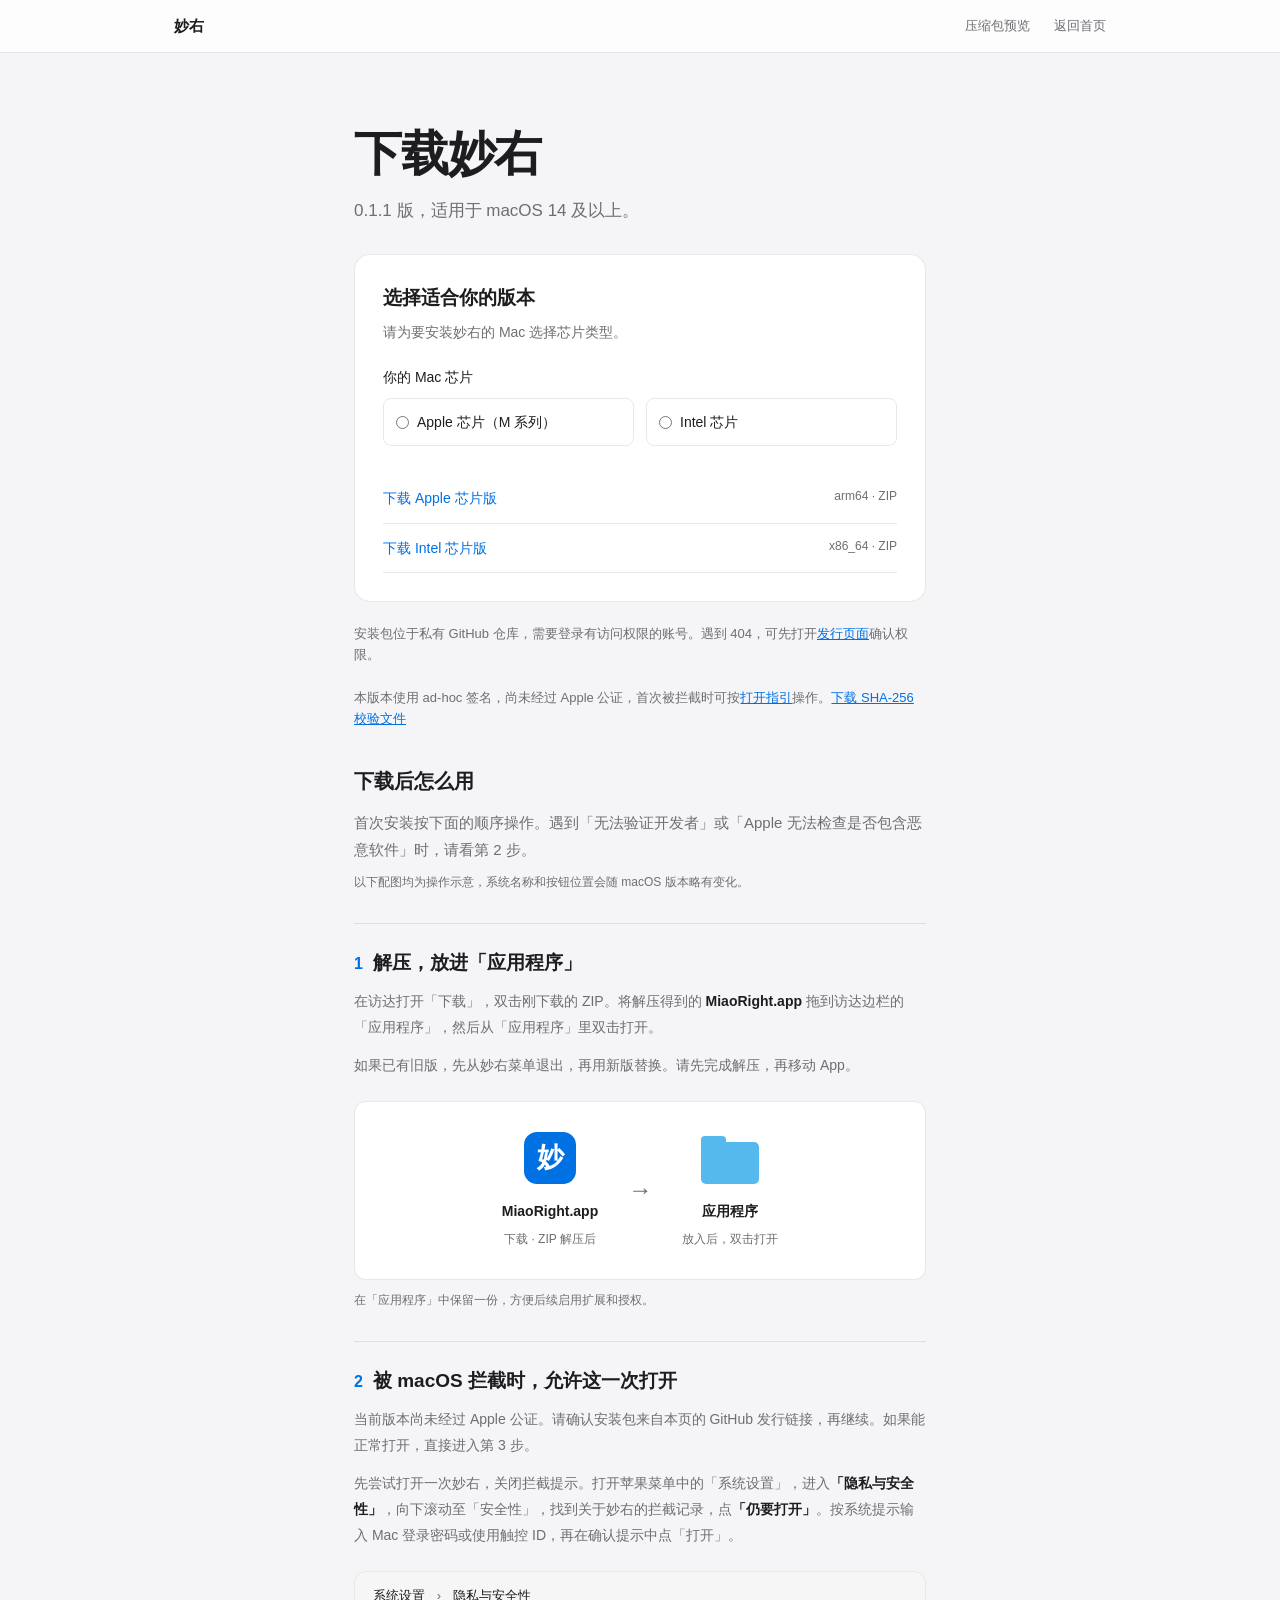
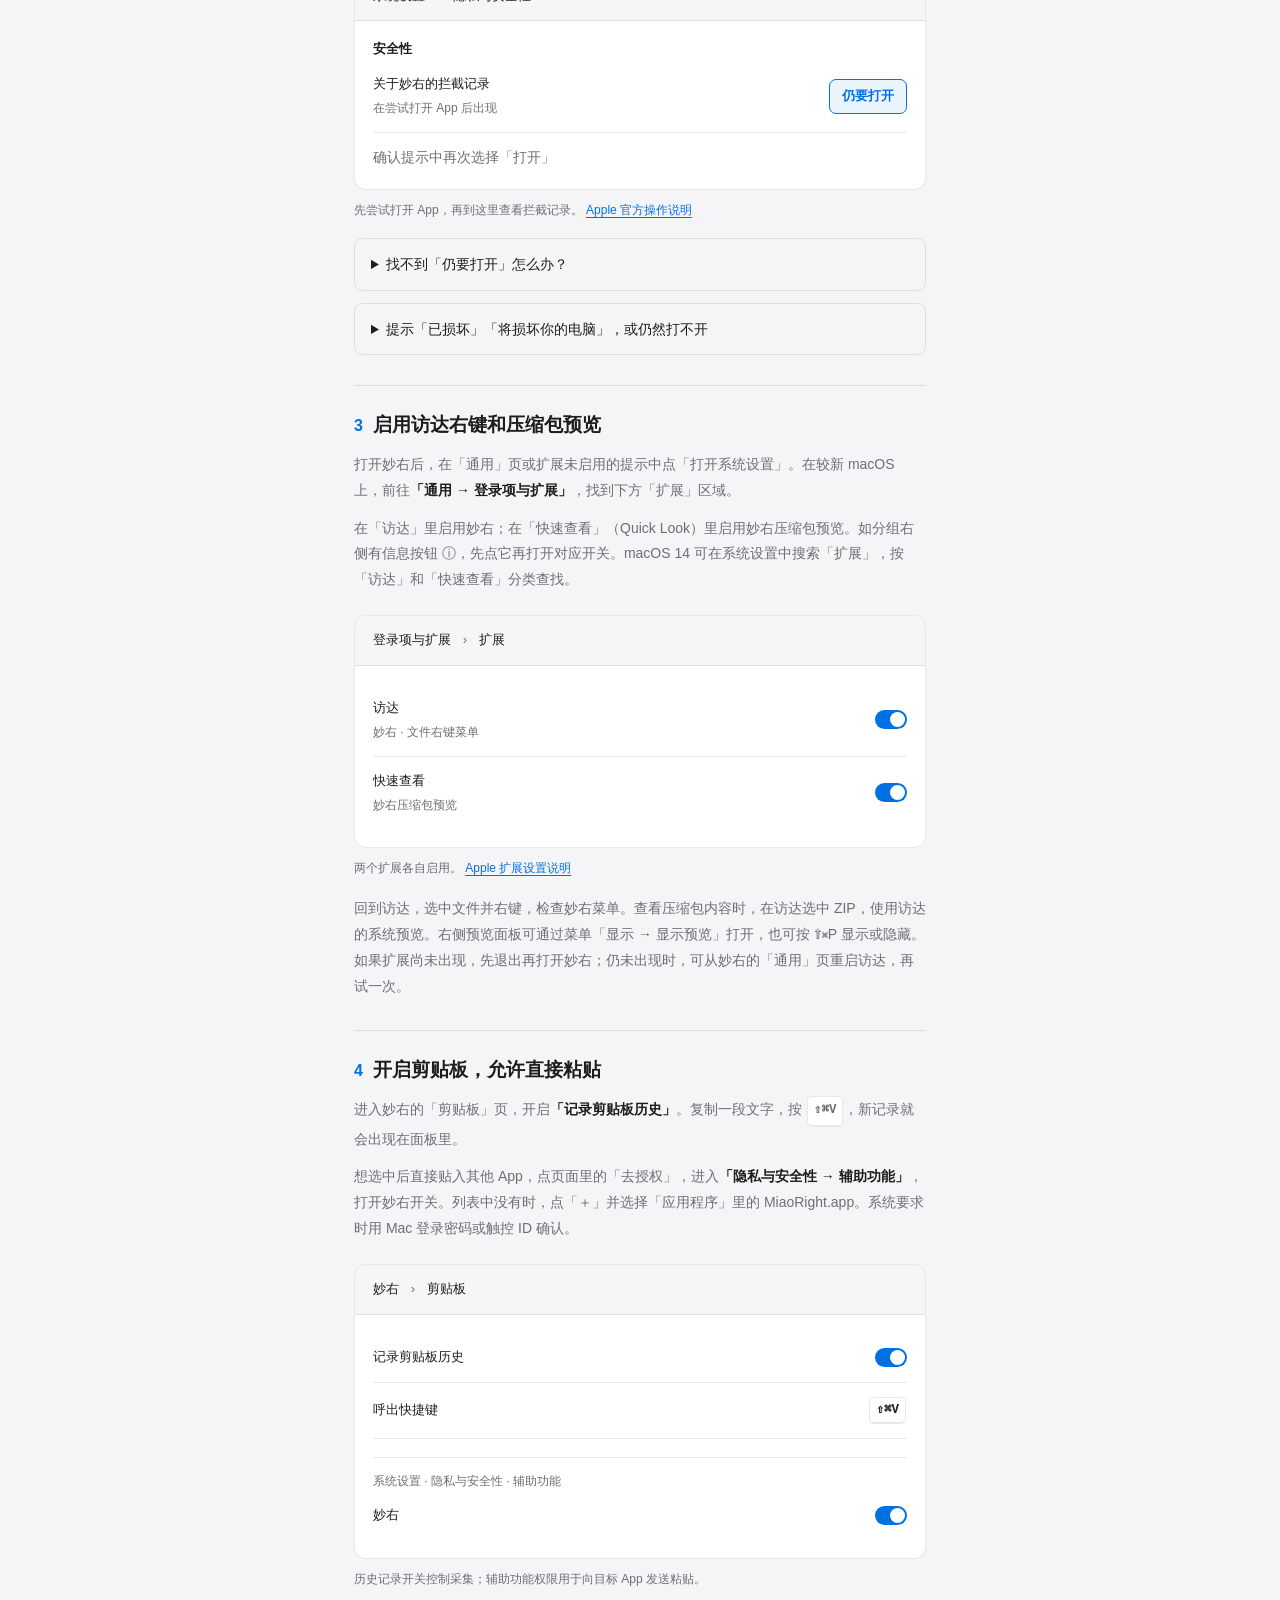
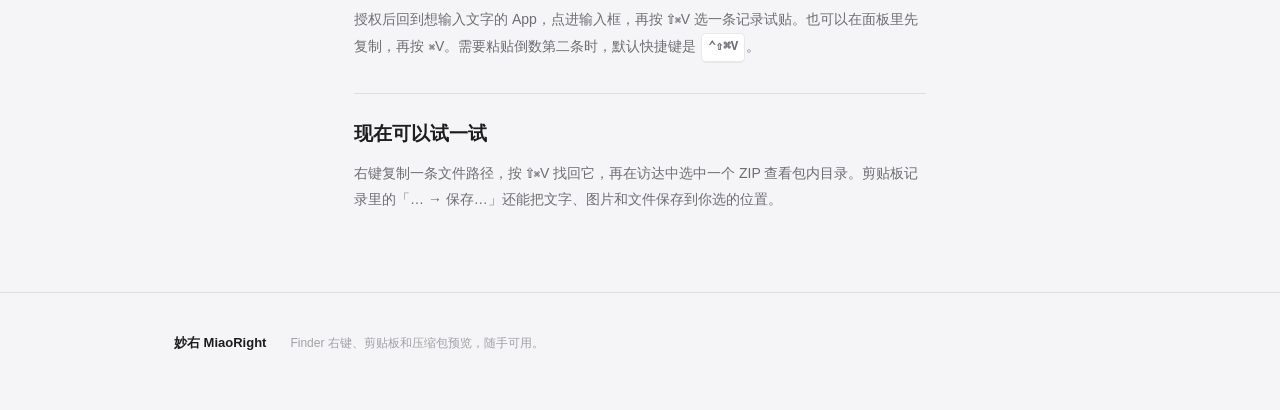
==== website/download.html @ 318ca263 "Update download site and refine Finder archive previews Add a standalone download page with architec" ====
<!DOCTYPE html>
<html lang="zh-CN">
<head>
  <meta charset="UTF-8">
  <meta name="viewport" content="width=device-width, initial-scale=1.0">
  <title>下载妙右 MiaoRight</title>
  <meta name="description" content="下载妙右 0.1.1，为你的 Mac 选择对应版本。">
  <link rel="stylesheet" href="style.css">
  <script src="download.js" defer></script>
</head>
<body>
  <header class="topbar">
    <div class="topbar-inner">
      <a class="wordmark" href="index.html">妙右</a>
      <nav aria-label="页面导航"><a href="index.html#archive">压缩包预览</a><a href="index.html">返回首页</a></nav>
    </div>
  </header>
  <main class="download-main">
    <h1>下载妙右</h1>
    <p class="download-sub">0.1.1 版，适用于 macOS 14 及以上。</p>
    <section class="download-box" aria-labelledby="chip-heading">
      <h2 id="chip-heading">选择适合你的版本</h2>
      <p id="detection-status" role="status" aria-live="polite">可在苹果菜单「关于本机」查看芯片，然后选择对应版本。</p>
      <fieldset class="chip-options">
        <legend>你的 Mac 芯片</legend>
        <label><input type="radio" name="architecture" value="arm64">Apple 芯片（M 系列）</label>
        <label><input type="radio" name="architecture" value="x86_64">Intel 芯片</label>
      </fieldset>
      <div class="download-primary" id="recommended-download" hidden>
        <a class="btn btn-primary" id="download-button">下载 ZIP</a>
      </div>
      <div class="download-links" aria-label="所有下载">
        <a data-arch="arm64" href="https://github.com/legjs/MiaoRight/releases/download/v0.1.1/MiaoRight-v0.1.1-arm64.zip"><span>下载 Apple 芯片版</span><small>arm64 · ZIP</small></a>
        <a data-arch="x86_64" href="https://github.com/legjs/MiaoRight/releases/download/v0.1.1/MiaoRight-v0.1.1-x86_64.zip"><span>下载 Intel 芯片版</span><small>x86_64 · ZIP</small></a>
      </div>
    </section>
    <p class="download-note">安装包位于私有 GitHub 仓库，需要登录有访问权限的账号。遇到 404，可先打开<a href="https://github.com/legjs/MiaoRight/releases/tag/v0.1.1" target="_blank" rel="noopener noreferrer">发行页面</a>确认权限。</p>
    <p class="download-note">本版本使用 ad-hoc 签名，尚未经过 Apple 公证，首次被拦截时可按<a href="#first-open">打开指引</a>操作。<a href="https://github.com/legjs/MiaoRight/releases/download/v0.1.1/SHA256SUMS">下载 SHA-256 校验文件</a></p>
    <section class="install-help" id="install" aria-labelledby="install-heading">
      <h2 id="install-heading">下载后怎么用</h2>
      <p class="guide-intro">首次安装按下面的顺序操作。遇到「无法验证开发者」或「Apple 无法检查是否包含恶意软件」时，请看第 2 步。</p>
      <p class="guide-caption">以下配图均为操作示意，系统名称和按钮位置会随 macOS 版本略有变化。</p>
      <ol class="install-steps">
        <li id="install-app">
          <h3>解压，放进「应用程序」</h3>
          <p>在访达打开「下载」，双击刚下载的 ZIP。将解压得到的 <strong>MiaoRight.app</strong> 拖到访达边栏的「应用程序」，然后从「应用程序」里双击打开。</p>
          <p>如果已有旧版，先从妙右菜单退出，再用新版替换。请先完成解压，再移动 App。</p>
          <figure class="guide-figure">
            <div class="install-transfer" role="img" aria-label="安装示意，将下载目录解压得到的 MiaoRight.app 拖入应用程序，再双击打开">
              <div><span class="guide-icon app-icon" aria-hidden="true">妙</span><strong>MiaoRight.app</strong><small>下载 · ZIP 解压后</small></div>
              <span class="transfer-arrow" aria-hidden="true">→</span>
              <div><span class="guide-icon folder-icon" aria-hidden="true"></span><strong>应用程序</strong><small>放入后，双击打开</small></div>
            </div>
            <figcaption>在「应用程序」中保留一份，方便后续启用扩展和授权。</figcaption>
          </figure>
        </li>
        <li id="first-open">
          <h3>被 macOS 拦截时，允许这一次打开</h3>
          <p>当前版本尚未经过 Apple 公证。请确认安装包来自本页的 GitHub 发行链接，再继续。如果能正常打开，直接进入第 3 步。</p>
          <p>先尝试打开一次妙右，关闭拦截提示。打开苹果菜单中的「系统设置」，进入<strong>「隐私与安全性」</strong>，向下滚动至「安全性」，找到关于妙右的拦截记录，点<strong>「仍要打开」</strong>。按系统提示输入 Mac 登录密码或使用触控 ID，再在确认提示中点「打开」。</p>
          <figure class="guide-figure">
            <div class="settings-diagram" role="img" aria-label="系统设置操作示意，进入隐私与安全性，在安全性区域找到妙右拦截记录，点击仍要打开">
              <div class="diagram-location">系统设置 <span>›</span> 隐私与安全性</div>
              <div class="diagram-content">
                <strong>安全性</strong>
                <div class="diagram-row"><span>关于妙右的拦截记录<small>在尝试打开 App 后出现</small></span><span class="diagram-action">仍要打开</span></div>
                <p>确认提示中再次选择「打开」</p>
              </div>
            </div>
            <figcaption>先尝试打开 App，再到这里查看拦截记录。 <a href="https://support.apple.com/zh-cn/102445" target="_blank" rel="noopener noreferrer">Apple 官方操作说明</a></figcaption>
          </figure>
          <details class="guide-detail">
            <summary>找不到「仍要打开」怎么办？</summary>
            <p>回到「应用程序」，再双击一次妙右，再返回「隐私与安全性」的「安全性」区域。也可以用系统设置的搜索框搜索「安全性」。公司或学校管理的 Mac 可能限制此项操作，需要联系管理员。</p>
          </details>
          <details class="guide-detail">
            <summary>提示「已损坏」「将损坏你的电脑」，或仍然打不开</summary>
            <p>如果提示 App 已损坏，先重新下载并解压。核对 ZIP 的 SHA-256 和发行页的校验文件，检查下载是否完整。若提示「将损坏你的电脑」或包含恶意软件，请停止安装，并向项目反馈完整提示。</p>
            <p>只在确认来源、ZIP 校验值一致，且没有恶意软件警告的情况下，才继续排查下载隔离标记。展开下面的说明。</p>
            <details class="guide-detail">
              <summary>校验文件和处理下载隔离标记</summary>
              <p>同时下载本页的 ZIP 和 <a href="https://github.com/legjs/MiaoRight/releases/download/v0.1.1/SHA256SUMS">SHA256SUMS</a>，在「文本编辑」中打开 SHA256SUMS。打开「应用程序 → 实用工具 → 终端」，运行下面的命令，将输出与相同 ZIP 文件名对应的校验值逐字对照。</p>
              <pre><code>cd ~/Downloads
shasum -a 256 MiaoRight-v0.1.1-*.zip</code></pre>
              <p>将 App 放入「应用程序」后，运行签名校验。终端没有输出并回到输入提示符时，表示这项校验成功。出现校验错误时，请重新下载，或向项目反馈。</p>
              <pre><code>codesign --verify --deep --strict "/Applications/MiaoRight.app"</code></pre>
              <p>两项校验都通过后，可用下面的命令移除<strong>这一份妙右 App</strong>的下载隔离标记，再尝试打开。此操作会让该副本跳过相应的下载隔离检查，请仅对你确认信任的副本使用。</p>
              <pre><code>xattr -dr com.apple.quarantine "/Applications/MiaoRight.app"
open "/Applications/MiaoRight.app"</code></pre>
              <p>如果命令提示权限不足或操作不允许，请到<a href="https://github.com/legjs/MiaoRight/issues" target="_blank" rel="noopener noreferrer">项目问题页面</a>反馈系统版本和完整提示。</p>
            </details>
          </details>
        </li>
        <li id="enable-extensions">
          <h3>启用访达右键和压缩包预览</h3>
          <p>打开妙右后，在「通用」页或扩展未启用的提示中点「打开系统设置」。在较新 macOS 上，前往<strong>「通用 → 登录项与扩展」</strong>，找到下方「扩展」区域。</p>
          <p>在「访达」里启用妙右；在「快速查看」（Quick Look）里启用妙右压缩包预览。如分组右侧有信息按钮 ⓘ，先点它再打开对应开关。macOS 14 可在系统设置中搜索「扩展」，按「访达」和「快速查看」分类查找。</p>
          <figure class="guide-figure">
            <div class="settings-diagram" role="img" aria-label="扩展设置示意，在访达分类中开启妙右，在快速查看分类中开启妙右压缩包预览">
              <div class="diagram-location">登录项与扩展 <span>›</span> 扩展</div>
              <div class="diagram-content">
                <div class="diagram-row"><span>访达<small>妙右 · 文件右键菜单</small></span><span class="diagram-switch" aria-hidden="true"></span><span class="sr-only">已开启</span></div>
                <div class="diagram-row"><span>快速查看<small>妙右压缩包预览</small></span><span class="diagram-switch" aria-hidden="true"></span><span class="sr-only">已开启</span></div>
              </div>
            </div>
            <figcaption>两个扩展各自启用。 <a href="https://support.apple.com/zh-cn/guide/mac-help/mtusr003/mac" target="_blank" rel="noopener noreferrer">Apple 扩展设置说明</a></figcaption>
          </figure>
          <p>回到访达，选中文件并右键，检查妙右菜单。查看压缩包内容时，在访达选中 ZIP，使用访达的系统预览。右侧预览面板可通过菜单「显示 → 显示预览」打开，也可按 ⇧⌘P 显示或隐藏。如果扩展尚未出现，先退出再打开妙右；仍未出现时，可从妙右的「通用」页重启访达，再试一次。</p>
        </li>
        <li id="enable-clipboard">
          <h3>开启剪贴板，允许直接粘贴</h3>
          <p>进入妙右的「剪贴板」页，开启<strong>「记录剪贴板历史」</strong>。复制一段文字，按 <kbd class="kbd">⇧⌘V</kbd>，新记录就会出现在面板里。</p>
          <p>想选中后直接贴入其他 App，点页面里的「去授权」，进入<strong>「隐私与安全性 → 辅助功能」</strong>，打开妙右开关。列表中没有时，点「＋」并选择「应用程序」里的 MiaoRight.app。系统要求时用 Mac 登录密码或触控 ID 确认。</p>
          <figure class="guide-figure">
            <div class="settings-diagram" role="img" aria-label="剪贴板设置示意，开启记录剪贴板历史，呼出快捷键为 Shift Command V；辅助功能设置中启用妙右">
              <div class="diagram-location">妙右 <span>›</span> 剪贴板</div>
              <div class="diagram-content">
                <div class="diagram-row"><span>记录剪贴板历史</span><span class="diagram-switch" aria-hidden="true"></span><span class="sr-only">已开启</span></div>
                <div class="diagram-row"><span>呼出快捷键</span><kbd class="kbd">⇧⌘V</kbd></div>
                <div class="permission-path">系统设置 · 隐私与安全性 · 辅助功能<div class="diagram-row"><span>妙右</span><span class="diagram-switch" aria-hidden="true"></span><span class="sr-only">已开启</span></div></div>
              </div>
            </div>
            <figcaption>历史记录开关控制采集；辅助功能权限用于向目标 App 发送粘贴。</figcaption>
          </figure>
          <p>授权后回到想输入文字的 App，点进输入框，再按 ⇧⌘V 选一条记录试贴。也可以在面板里先复制，再按 ⌘V。需要粘贴倒数第二条时，默认快捷键是 <kbd class="kbd">⌃⇧⌘V</kbd>。</p>
        </li>
      </ol>
      <div class="guide-ready">
        <h3>现在可以试一试</h3>
        <p>右键复制一条文件路径，按 ⇧⌘V 找回它，再在访达中选中一个 ZIP 查看包内目录。剪贴板记录里的「… → 保存…」还能把文字、图片和文件保存到你选的位置。</p>
      </div>
    </section>
  </main>
  <footer><div class="wrap"><a class="mark" href="index.html">妙右 MiaoRight</a><p class="fine">Finder 右键、剪贴板和压缩包预览，随手可用。</p></div></footer>
</body>
</html>
---- website/style.css ----
:root {
  --bg: #f5f5f7;
  --surface: #ffffff;
  --ink: #1d1d1f;
  --ink-2: #6e6e73;
  --ink-3: #a1a1a6;
  --blue: #0071e3;
  --blue-deep: #0062c4;
  --hairline: rgba(0, 0, 0, 0.09);
  --glass: rgba(255, 255, 255, 0.78);
  --glass-menu: rgba(250, 250, 250, 0.82);
  --shadow-window: 0 30px 80px rgba(0, 0, 0, 0.18), 0 4px 18px rgba(0, 0, 0, 0.08);
  --shadow-menu: 0 18px 44px rgba(0, 0, 0, 0.22), 0 2px 10px rgba(0, 0, 0, 0.10);
  --radius-window: 12px;
  --row-height: 34px;
}
@media (prefers-color-scheme: dark) {
  :root {
    --bg: #000000;
    --surface: #1d1d1f;
    --ink: #f5f5f7;
    --ink-2: #a1a1a6;
    --ink-3: #6e6e73;
    --hairline: rgba(255, 255, 255, 0.12);
    --glass: rgba(29, 29, 31, 0.72);
    --glass-menu: rgba(40, 40, 43, 0.86);
    --shadow-window: 0 30px 80px rgba(0, 0, 0, 0.65), 0 4px 18px rgba(0, 0, 0, 0.4);
    --shadow-menu: 0 18px 44px rgba(0, 0, 0, 0.7), 0 2px 10px rgba(0, 0, 0, 0.5);
  }
}
* { margin: 0; padding: 0; box-sizing: border-box; }
html { scroll-behavior: smooth; }
section[id] { scroll-margin-top: 52px; }
body {
  font-family: -apple-system, BlinkMacSystemFont, "SF Pro SC", "PingFang SC", "Helvetica Neue", sans-serif;
  background: var(--bg);
  color: var(--ink);
  font-size: 17px;
  line-height: 1.6;
  -webkit-font-smoothing: antialiased;
  text-rendering: optimizeLegibility;
}
::selection { background: rgba(0, 113, 227, 0.22); }
a { color: inherit; text-decoration: none; }
a:focus-visible, button:focus-visible { outline: 2px solid var(--blue); outline-offset: 3px; border-radius: 4px; }
.wrap { max-width: 980px; margin: 0 auto; padding: 0 24px; }

/* ---------- 顶部 ---------- */
.topbar {
  position: sticky; top: 0; z-index: 50;
  background: var(--glass);
  -webkit-backdrop-filter: saturate(180%) blur(20px);
  backdrop-filter: saturate(180%) blur(20px);
  border-bottom: 1px solid var(--hairline);
}
.topbar-inner {
  max-width: 980px; margin: 0 auto; padding: 0 24px;
  height: 52px; display: flex; align-items: center; gap: 28px;
}
.wordmark { display: flex; align-items: center; gap: 9px; font-size: 15px; font-weight: 600; letter-spacing: 0.01em; }
.wordmark svg { display: block; }
.topbar nav { display: flex; gap: 24px; margin-left: auto; }
.topbar nav a { font-size: 13px; color: var(--ink-2); transition: color .18s; }
.topbar nav a:hover { color: var(--ink); }
.topbar .version { font-size: 12px; color: var(--ink-3); }
.wordmark { white-space: nowrap; }
.topbar nav a { white-space: nowrap; }
@media (max-width: 720px) {
  .topbar-inner { gap: 16px; }
  .topbar nav { gap: 16px; margin-left: auto; }
  .topbar .version { display: none; }
}

/* ---------- 英雄区 ---------- */
.hero { padding: 88px 0 72px; text-align: center; }
.hero h1 {
  font-size: clamp(38px, 6vw, 60px);
  line-height: 1.14;
  font-weight: 700;
  letter-spacing: -0.02em;
}
.hero .sub {
  max-width: 560px; margin: 20px auto 0;
  font-size: 19px; color: var(--ink-2); line-height: 1.55;
}
.hero .actions { margin-top: 30px; display: flex; gap: 14px; justify-content: center; flex-wrap: wrap; }
.btn {
  display: inline-block; padding: 11px 24px; border-radius: 980px;
  font-size: 15px; font-weight: 500; border: none; cursor: pointer;
  transition: transform .18s, background .18s;
}
.btn-primary { background: var(--blue); color: #fff; }
.btn-primary:hover { background: var(--blue-deep); }
.btn-quiet { color: var(--blue); background: transparent; }
.btn-quiet:hover { text-decoration: underline; }
.btn:active { transform: scale(0.98); }

/* ---------- 窗口与菜单原型 ---------- */
.stage { position: relative; max-width: 820px; margin: 64px auto 0; text-align: left; }
.finder {
  background: var(--surface);
  border: 1px solid var(--hairline);
  border-radius: var(--radius-window);
  box-shadow: var(--shadow-window);
  overflow: hidden;
}
.traffic { display: flex; gap: 8px; padding: 13px 16px 10px; }
.traffic i { width: 12px; height: 12px; border-radius: 50%; display: block; }
.traffic i:nth-child(1) { background: #ff5f57; }
.traffic i:nth-child(2) { background: #febc2e; }
.traffic i:nth-child(3) { background: #28c840; }
.finder-body { padding: 6px 26px 18px; }
.finder-path { font-size: 12px; color: var(--ink-3); padding: 2px 0 10px; border-bottom: 1px solid var(--hairline); }
.file-row {
  display: flex; align-items: center; gap: 12px;
  height: var(--row-height); font-size: 14px;
}
.file-row .meta { margin-left: auto; font-size: 12px; color: var(--ink-3); }
.file-row.selected {
  background: var(--blue); color: #fff; border-radius: 6px;
  padding: 0 10px; margin: 0 -10px;
}
.file-row.selected .meta { color: rgba(255,255,255,0.75); }
.file-row .glyph { width: 18px; height: 18px; display: block; color: #4a9aff; flex: none; }
.file-row.selected .glyph { color: #fff; }
.file-row:not(.selected) { padding: 0 10px; margin: 0 -10px; }

.ctxmenu {
  position: absolute; left: 27%; top: 44%;
  width: 264px;
  background: var(--glass-menu);
  -webkit-backdrop-filter: saturate(180%) blur(28px);
  backdrop-filter: saturate(180%) blur(28px);
  border: 1px solid var(--hairline);
  border-radius: 10px;
  box-shadow: var(--shadow-menu);
  padding: 5px;
  z-index: 10;
}
.ctxmenu .item {
  display: flex; align-items: center; gap: 10px;
  height: 36px; padding: 0 10px; border-radius: 6px;
  font-size: 13.5px; font-weight: 400;
}
.ctxmenu .item svg { width: 16px; height: 16px; flex: none; color: var(--ink-2); }
.ctxmenu .item.hot { background: var(--blue); color: #fff; }
.ctxmenu .item.hot svg { color: #fff; }
.ctxmenu .item .chev { margin-left: auto; color: var(--ink-3); font-size: 11px; }
.ctxmenu .item.hot .chev { color: rgba(255,255,255,0.8); }
.ctxmenu .sep { height: 1px; background: var(--hairline); margin: 5px 8px; }
@media (prefers-reduced-motion: no-preference) {
  .ctxmenu .item, .ctxmenu .sep {
    opacity: 0; transform: translateY(6px);
    animation: cascade .34s ease-out forwards;
  }
  .ctxmenu .item:nth-child(1) { animation-delay: .10s; }
  .ctxmenu .item:nth-child(2) { animation-delay: .16s; }
  .ctxmenu .item:nth-child(3) { animation-delay: .22s; }
  .ctxmenu .item:nth-child(4) { animation-delay: .28s; }
  .ctxmenu .sep:nth-child(5) { animation-delay: .32s; }
  .ctxmenu .item:nth-child(6) { animation-delay: .34s; }
  .ctxmenu .item:nth-child(7) { animation-delay: .40s; }
  .ctxmenu .item:nth-child(8) { animation-delay: .46s; }
  .ctxmenu .item:nth-child(9) { animation-delay: .52s; }
  @keyframes cascade { to { opacity: 1; transform: none; } }
}
@media (max-width: 640px) {
  .ctxmenu { left: auto; right: 6%; top: 40%; }
}

/* ---------- 分段 ---------- */
section.feature { padding: 96px 0; text-align: center; border-top: 1px solid var(--hairline); }
section.feature h2 {
  font-size: clamp(30px, 4.4vw, 44px);
  font-weight: 700; letter-spacing: -0.018em; line-height: 1.18;
}
section.feature .lede {
  max-width: 600px; margin: 16px auto 0;
  font-size: 18px; color: var(--ink-2); line-height: 1.6;
}
.mock { margin: 48px auto 0; }
.kbd {
  display: inline-block; min-width: 22px; padding: 2px 6px; margin: 0 1px;
  border: 1px solid var(--hairline); border-bottom-width: 2px; border-radius: 5px;
  background: var(--surface); font-size: 12.5px; font-weight: 600;
  text-align: center; vertical-align: 1px;
}

/* 剪贴板面板 */
.clipboard-panel {
  width: 320px; margin: 0 auto; text-align: left;
  background: var(--glass-menu);
  -webkit-backdrop-filter: saturate(180%) blur(28px);
  backdrop-filter: saturate(180%) blur(28px);
  border: 1px solid var(--hairline);
  border-radius: 14px;
  box-shadow: var(--shadow-window);
  padding: 12px;
}
.clip-search { display: flex; align-items: center; gap: 8px; }
.clip-search input {
  width: 100%; height: 30px; border: 1px solid var(--hairline); border-radius: 7px;
  background: var(--surface); color: var(--ink); font-size: 13px; padding: 0 10px;
}
.clip-seg { display: flex; margin-top: 9px; border-radius: 7px; overflow: hidden; border: 1px solid var(--hairline); }
.clip-seg span { flex: 1; text-align: center; font-size: 12px; padding: 5px 0; color: var(--ink-2); }
.clip-seg span.on { background: var(--ink); color: var(--bg); }
.clip-row {
  display: flex; align-items: flex-start; gap: 9px;
  padding: 9px 8px; border-radius: 8px; margin-top: 4px;
}
.clip-row.focus { background: var(--blue); color: #fff; }
.clip-key {
  width: 22px; height: 20px; flex: none; margin-top: 1px;
  display: flex; align-items: center; justify-content: center;
  border: 1px solid var(--hairline); border-radius: 4px;
  font-size: 11px; color: var(--ink-2); background: var(--surface);
}
.clip-row.focus .clip-key { background: rgba(255,255,255,0.2); border-color: rgba(255,255,255,0.35); color: #fff; }
.clip-text { font-size: 13px; line-height: 1.35; overflow: hidden; }
.clip-text .main { display: block; white-space: nowrap; overflow: hidden; text-overflow: ellipsis; }
.clip-text .sub { display: block; font-size: 11px; color: var(--ink-3); margin-top: 2px; }
.clip-row.focus .clip-text .sub { color: rgba(255,255,255,0.72); }
.clip-star { margin-left: auto; flex: none; width: 15px; height: 15px; color: #f5b400; margin-top: 2px; }
.clip-hint { text-align: center; font-size: 11.5px; color: var(--ink-3); margin-top: 10px; }

/* 保险箱窗口 */
.vault-win { max-width: 640px; margin: 0 auto; text-align: left; }
.vault-tabs { display: flex; justify-content: center; padding: 4px 0 10px; }
.vault-tabs .caps {
  display: flex; gap: 2px; padding: 3px; border-radius: 980px;
  background: color-mix(in srgb, var(--ink) 6%, transparent);
}
.vault-tabs .caps span { font-size: 12px; padding: 6px 14px; border-radius: 980px; color: var(--ink-2); }
.vault-tabs .caps span.on { background: var(--surface); color: var(--ink); box-shadow: 0 1px 4px rgba(0,0,0,0.14); }
.vault-body { padding: 4px 26px 20px; }
.vault-head { display: flex; align-items: center; padding: 10px 0; }
.vault-head .state { font-size: 14px; font-weight: 600; }
.vault-head .state small { display: block; font-size: 11.5px; font-weight: 400; color: var(--ink-2); margin-top: 2px; }
.vault-head button {
  margin-left: auto; font-size: 12.5px; padding: 5px 16px;
  border-radius: 980px; border: 1px solid var(--hairline);
  background: var(--surface); color: var(--ink);
}
.vault-row {
  display: flex; align-items: center; gap: 10px;
  padding: 9px 4px; border-top: 1px solid var(--hairline); font-size: 13px;
}
.vault-row .glyph { width: 16px; height: 16px; color: var(--ink-3); flex: none; }
.vault-row .meta { margin-left: auto; font-size: 11px; color: var(--ink-3); }
.vault-row .op { font-size: 11.5px; color: var(--blue); }

/* 日常文件操作清单 */
.task-list { max-width: 640px; margin: 0 auto; text-align: left; border-top: 1px solid var(--hairline); }
.task {
  display: flex; align-items: baseline; gap: 16px;
  padding: 16px 4px; border-bottom: 1px solid var(--hairline);
}
.task b { font-size: 16px; font-weight: 600; white-space: nowrap; }
.task span { font-size: 14px; color: var(--ink-2); }

/* 脚注 */
.spec { padding: 56px 0; text-align: center; border-top: 1px solid var(--hairline); }
.spec p { font-size: 15px; color: var(--ink-2); }
footer { padding: 40px 0 56px; border-top: 1px solid var(--hairline); }
footer .wrap { display: flex; align-items: flex-start; gap: 24px; flex-wrap: wrap; }
footer .fine { font-size: 12px; color: var(--ink-3); line-height: 1.7; max-width: 560px; }
footer .mark { font-size: 13px; font-weight: 600; }

/* Downloads and archive preview */
.topbar nav .download-nav { color: var(--blue); font-weight: 600; }
.archive-demo { max-width: 820px; margin: 44px auto 0; text-align: left; }
.archive-location { display: flex; align-items: center; gap: 12px; padding: 18px 22px; border-bottom: 1px solid var(--hairline); font-size: 14px; }
.archive-location span { color: var(--ink-2); }
.archive-location strong { margin-right: auto; font-weight: 500; }
.archive-demo img { display: block; width: 100%; height: auto; }
.archive-demo figcaption { padding: 14px 22px; color: var(--ink-2); font-size: 12px; }
.archive-finder-body { display: grid; grid-template-columns: minmax(0, 1fr) minmax(0, 1.3fr); }
.archive-file-list { padding: 12px; border-right: 1px solid var(--hairline); font-size: 13px; }
.archive-file-list > div { padding: 8px 10px; border-radius: 5px; overflow-wrap: anywhere; }
.archive-file-selected { background: var(--blue); color: #fff; }
.archive-preview-pane { min-width: 0; background: #fff; }
.download-main { max-width: 620px; margin: 0 auto; padding: 72px 24px 80px; }
.download-main h1 { font-size: clamp(36px, 6vw, 48px); line-height: 1.2; letter-spacing: -.025em; }
.download-sub { margin: 14px 0 30px; color: var(--ink-2); }
.download-box { padding: 28px; border: 1px solid var(--hairline); border-radius: 16px; background: var(--surface); }
.download-box h2 { font-size: 19px; margin-bottom: 8px; }
.download-box p { font-size: 14px; color: var(--ink-2); }
.chip-options { display: flex; gap: 12px; margin: 22px 0; border: 0; padding: 0; }
.chip-options legend { font-size: 14px; margin-bottom: 10px; }
.chip-options label { display: flex; align-items: center; gap: 8px; flex: 1; padding: 12px; border-radius: 8px; border: 1px solid var(--hairline); font-size: 14px; cursor: pointer; }
.chip-options label:has(input:checked) { border-color: var(--blue); background: color-mix(in srgb, var(--blue) 7%, transparent); }
input[type=radio] { accent-color: var(--blue); }
input:focus-visible { outline: 2px solid var(--blue); outline-offset: 3px; }
.download-primary { margin-top: 16px; }
.download-links { margin-top: 28px; }
.download-links a { display: flex; justify-content: space-between; gap: 16px; padding: 13px 0; border-bottom: 1px solid var(--hairline); font-size: 14px; color: var(--blue); }
.download-links small { color: var(--ink-2); font-size: 12px; }
.download-note { margin-top: 22px; font-size: 13px; color: var(--ink-2); }
.download-note a { color: var(--blue); text-decoration: underline; }
.install-help { margin-top: 36px; }
.install-help h2 { font-size: 20px; margin-bottom: 12px; }
.install-help ol { padding-left: 22px; font-size: 14px; color: var(--ink-2); }
.install-help li { margin: 10px 0; }
[hidden] { display: none !important; }
@media (max-width: 640px) {
  .hero { padding: 54px 20px 180px; }
  .topbar-inner { gap: 12px; }
  .topbar nav { gap: 12px; }
  .topbar nav a { font-size: 12px; }
  .topbar nav .vault-nav { display: none; }
  .task { align-items: flex-start; flex-direction: column; gap: 6px; }
  .vault-tabs .caps span { padding: 6px 9px; }
  .download-box { padding: 22px; }
  .chip-options { flex-direction: column; }
  .archive-location { padding: 14px; }
}
@media (prefers-reduced-motion: reduce) { html { scroll-behavior: auto; } }

/* First-run guide */
.guide-intro { color: var(--ink-2); font-size: 15px; line-height: 1.8; }
.guide-caption { margin-top: 10px; color: var(--ink-2); font-size: 12px; }
.install-help .install-steps { list-style: none; counter-reset: install; padding: 0; color: var(--ink); }
.install-steps > li { counter-increment: install; position: relative; border-top: 1px solid var(--hairline); margin: 30px 0 0; padding-top: 25px; scroll-margin-top: 72px; }
.install-steps > li > h3 { font-size: 19px; display: flex; align-items: baseline; gap: 10px; margin-bottom: 12px; line-height: 1.5; }
.install-steps > li > h3::before { content: counter(install); color: var(--blue); font-size: 16px; flex: none; }
.install-steps p { font-size: 14px; color: var(--ink-2); line-height: 1.85; margin-top: 12px; }
.install-steps strong { font-weight: 600; color: var(--ink); }
.install-help a { color: var(--blue); text-decoration: underline; text-underline-offset: 3px; }
.guide-figure { margin: 22px 0 18px; }
.guide-figure figcaption { margin-top: 10px; font-size: 12px; color: var(--ink-2); line-height: 1.7; }
.install-transfer { display: flex; justify-content: center; align-items: center; gap: 30px; background: var(--surface); border: 1px solid var(--hairline); border-radius: 12px; padding: 30px 16px; }
.install-transfer > div { display: flex; flex-direction: column; align-items: center; gap: 8px; }
.install-transfer strong { font-size: 14px; }
.install-transfer small { font-size: 12px; color: var(--ink-2); }
.guide-icon { display: grid; place-items: center; width: 52px; height: 52px; margin-bottom: 8px; }
.app-icon { border-radius: 13px; background: var(--blue); color: #fff; font-size: 27px; font-weight: 600; }
.folder-icon { position: relative; width: 58px; height: 42px; background: #55b9ee; border-radius: 5px; margin-top: 10px; }
.folder-icon::before { content: ''; position: absolute; top: -6px; left: 0; width: 25px; height: 10px; border-radius: 4px 4px 0 0; background: #55b9ee; }
.transfer-arrow { color: var(--ink-2); font-size: 24px; }
.settings-diagram { border: 1px solid var(--hairline); border-radius: 12px; background: var(--surface); overflow: hidden; font-size: 13px; }
.diagram-location { padding: 14px 18px; font-weight: 500; background: color-mix(in srgb, var(--ink) 4%, transparent); border-bottom: 1px solid var(--hairline); }
.diagram-location span { margin: 0 8px; color: var(--ink-2); }
.diagram-content { padding: 18px; }
.diagram-row { display: flex; gap: 14px; align-items: center; justify-content: space-between; padding: 14px 0; border-bottom: 1px solid var(--hairline); }
.diagram-row:last-child { border-bottom: 0; }
.diagram-row small { display: block; color: var(--ink-2); font-size: 12px; margin-top: 4px; }
.diagram-action { flex: none; border: 1px solid var(--blue); background: color-mix(in srgb, var(--blue) 8%, transparent); border-radius: 7px; padding: 6px 12px; color: var(--blue); font-weight: 600; }
.diagram-switch { flex: none; width: 32px; height: 19px; border-radius: 12px; background: var(--blue); padding: 2px; }
.diagram-switch::after { content: ''; display: block; width: 15px; height: 15px; border-radius: 50%; background: #fff; margin-left: auto; }
.permission-path { margin-top: 18px; color: var(--ink-2); font-size: 12px; border-top: 1px solid var(--hairline); padding-top: 14px; }
.permission-path .diagram-row { color: var(--ink); font-size: 13px; }
.guide-detail { border: 1px solid var(--hairline); border-radius: 8px; padding: 14px 16px; margin-top: 12px; }
.guide-detail summary { font-size: 14px; color: var(--ink); cursor: pointer; line-height: 1.6; }
.guide-detail summary:focus-visible { outline: 2px solid var(--blue); outline-offset: 4px; }
.guide-detail pre { padding: 14px; border: 1px solid var(--hairline); background: var(--surface); border-radius: 6px; white-space: pre-wrap; overflow-wrap: anywhere; margin-top: 14px; font-size: 12px; line-height: 1.8; }
.guide-detail .guide-detail { padding: 12px; }
.guide-ready { border-top: 1px solid var(--hairline); margin-top: 30px; padding-top: 25px; }
.guide-ready h3 { font-size: 19px; margin-bottom: 12px; }
.guide-ready p { font-size: 14px; color: var(--ink-2); line-height: 1.8; }
.sr-only { position: absolute; width: 1px; height: 1px; padding: 0; margin: -1px; overflow: hidden; clip: rect(0,0,0,0); white-space: nowrap; border: 0; }
@media (max-width: 480px) {
  .install-transfer { gap: 20px; }
  .install-transfer strong { font-size: 12px; }
  .install-transfer small { font-size: 10px; }
  .diagram-content { padding: 14px; }
  .diagram-action { padding: 6px 9px; }
}
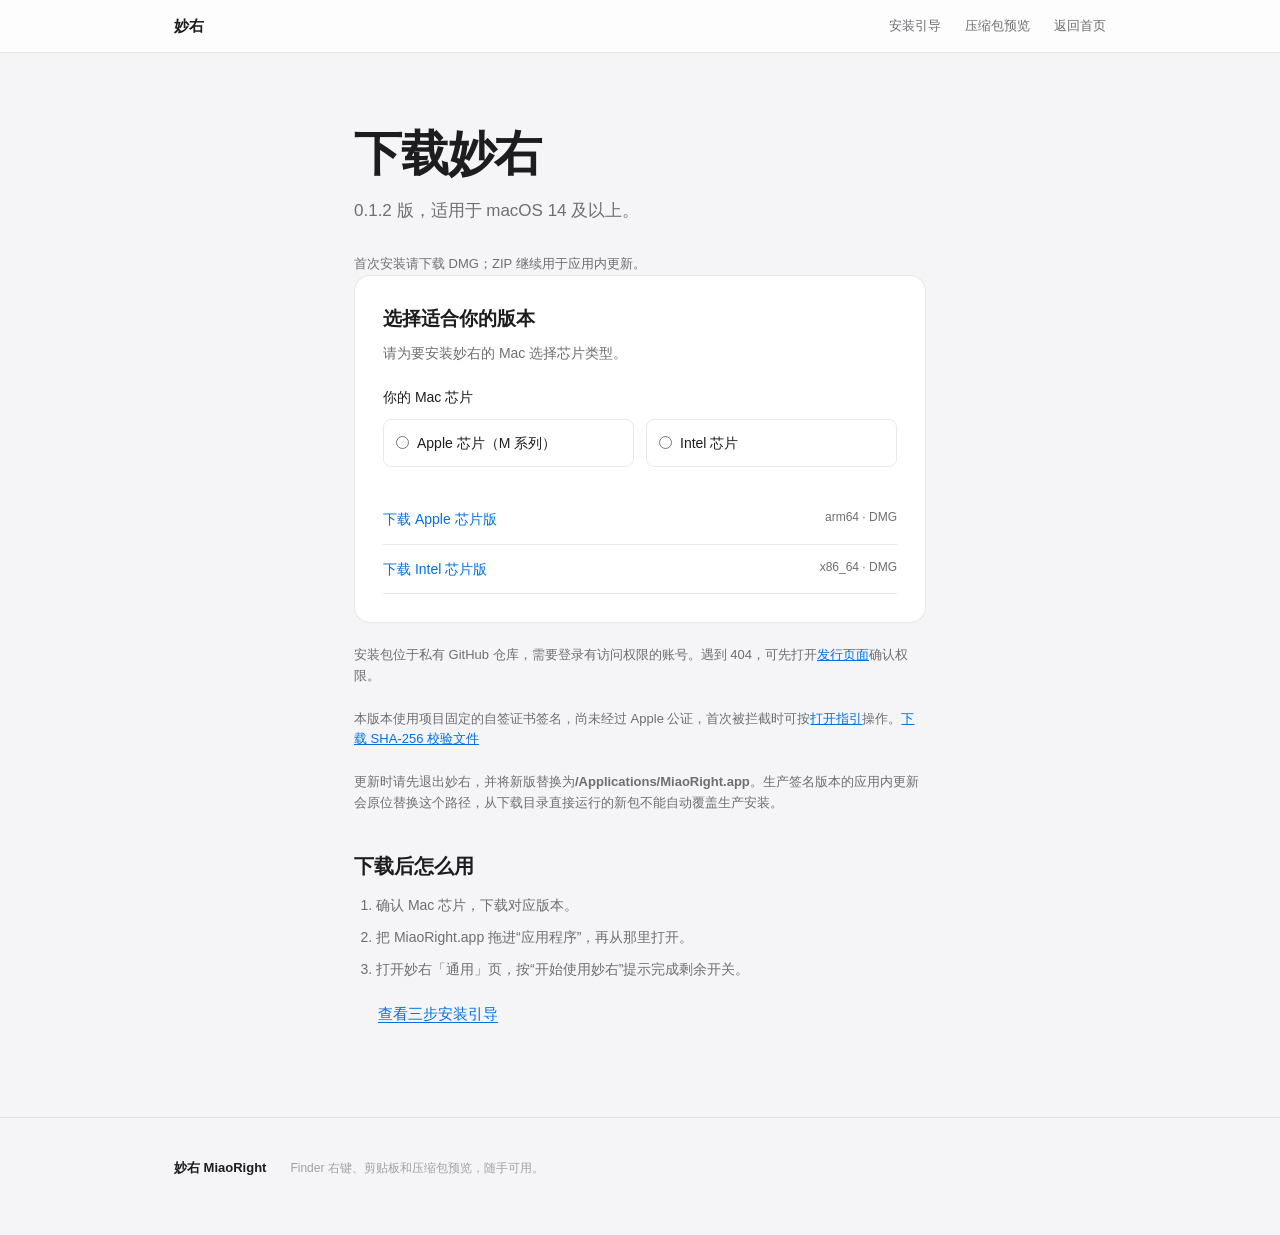
==== commit 66f16ff1: "Release MiaoRight 0.1.2 Add DMG installers, an in-app setup checklist, and a complete installation g" ====
--- a/website/download.html
+++ b/website/download.html
@@ -4,7 +4,7 @@
   <meta charset="UTF-8">
   <meta name="viewport" content="width=device-width, initial-scale=1.0">
   <title>下载妙右 MiaoRight</title>
-  <meta name="description" content="下载妙右 0.1.1，为你的 Mac 选择对应版本。">
+  <meta name="description" content="下载妙右 0.1.2，为你的 Mac 选择对应版本。">
   <link rel="stylesheet" href="style.css">
   <script src="download.js" defer></script>
 </head>
@@ -12,12 +12,13 @@
   <header class="topbar">
     <div class="topbar-inner">
       <a class="wordmark" href="index.html">妙右</a>
-      <nav aria-label="页面导航"><a href="index.html#archive">压缩包预览</a><a href="index.html">返回首页</a></nav>
+      <nav aria-label="页面导航"><a href="install.html">安装引导</a><a href="index.html#archive">压缩包预览</a><a href="index.html">返回首页</a></nav>
     </div>
   </header>
   <main class="download-main">
     <h1>下载妙右</h1>
-    <p class="download-sub">0.1.1 版，适用于 macOS 14 及以上。</p>
+    <p class="download-sub">0.1.2 版，适用于 macOS 14 及以上。</p>
+    <p class="download-note">首次安装请下载 DMG；ZIP 继续用于应用内更新。</p>
     <section class="download-box" aria-labelledby="chip-heading">
       <h2 id="chip-heading">选择适合你的版本</h2>
       <p id="detection-status" role="status" aria-live="polite">可在苹果菜单「关于本机」查看芯片，然后选择对应版本。</p>
@@ -27,17 +28,19 @@
         <label><input type="radio" name="architecture" value="x86_64">Intel 芯片</label>
       </fieldset>
       <div class="download-primary" id="recommended-download" hidden>
-        <a class="btn btn-primary" id="download-button">下载 ZIP</a>
+        <a class="btn btn-primary" id="download-button">下载 DMG</a>
       </div>
       <div class="download-links" aria-label="所有下载">
-        <a data-arch="arm64" href="https://github.com/legjs/MiaoRight/releases/download/v0.1.1/MiaoRight-v0.1.1-arm64.zip"><span>下载 Apple 芯片版</span><small>arm64 · ZIP</small></a>
-        <a data-arch="x86_64" href="https://github.com/legjs/MiaoRight/releases/download/v0.1.1/MiaoRight-v0.1.1-x86_64.zip"><span>下载 Intel 芯片版</span><small>x86_64 · ZIP</small></a>
+        <a data-arch="arm64" data-dmg="https://github.com/legjs/MiaoRight/releases/download/v0.1.2/MiaoRight-v0.1.2-arm64.dmg" href="https://github.com/legjs/MiaoRight/releases/download/v0.1.2/MiaoRight-v0.1.2-arm64.dmg"><span>下载 Apple 芯片版</span><small>arm64 · DMG</small></a>
+        <a data-arch="x86_64" data-dmg="https://github.com/legjs/MiaoRight/releases/download/v0.1.2/MiaoRight-v0.1.2-x86_64.dmg" href="https://github.com/legjs/MiaoRight/releases/download/v0.1.2/MiaoRight-v0.1.2-x86_64.dmg"><span>下载 Intel 芯片版</span><small>x86_64 · DMG</small></a>
       </div>
     </section>
-    <p class="download-note">安装包位于私有 GitHub 仓库，需要登录有访问权限的账号。遇到 404，可先打开<a href="https://github.com/legjs/MiaoRight/releases/tag/v0.1.1" target="_blank" rel="noopener noreferrer">发行页面</a>确认权限。</p>
-    <p class="download-note">本版本使用 ad-hoc 签名，尚未经过 Apple 公证，首次被拦截时可按<a href="#first-open">打开指引</a>操作。<a href="https://github.com/legjs/MiaoRight/releases/download/v0.1.1/SHA256SUMS">下载 SHA-256 校验文件</a></p>
-    <section class="install-help" id="install" aria-labelledby="install-heading">
-      <h2 id="install-heading">下载后怎么用</h2>
+    <p class="download-note">安装包位于私有 GitHub 仓库，需要登录有访问权限的账号。遇到 404，可先打开<a href="https://github.com/legjs/MiaoRight/releases/tag/v0.1.2" target="_blank" rel="noopener noreferrer">发行页面</a>确认权限。</p>
+    <p class="download-note">本版本使用项目固定的自签证书签名，尚未经过 Apple 公证，首次被拦截时可按<a href="#first-open">打开指引</a>操作。<a href="https://github.com/legjs/MiaoRight/releases/download/v0.1.2/SHA256SUMS">下载 SHA-256 校验文件</a></p>
+    <p class="download-note">更新时请先退出妙右，并将新版替换为<strong>/Applications/MiaoRight.app</strong>。生产签名版本的应用内更新会原位替换这个路径，从下载目录直接运行的新包不能自动覆盖生产安装。</p>
+    <section class="install-help" id="install-legacy" aria-labelledby="install-heading-legacy" hidden>
+      <h2 id="install-heading-legacy">下载后怎么用</h2>
+      <p><a class="btn btn-quiet" href="install.html">打开完整安装与首次设置引导</a></p>
       <p class="guide-intro">首次安装按下面的顺序操作。遇到「无法验证开发者」或「Apple 无法检查是否包含恶意软件」时，请看第 2 步。</p>
       <p class="guide-caption">以下配图均为操作示意，系统名称和按钮位置会随 macOS 版本略有变化。</p>
       <ol class="install-steps">
@@ -79,9 +82,9 @@
             <p>只在确认来源、ZIP 校验值一致，且没有恶意软件警告的情况下，才继续排查下载隔离标记。展开下面的说明。</p>
             <details class="guide-detail">
               <summary>校验文件和处理下载隔离标记</summary>
-              <p>同时下载本页的 ZIP 和 <a href="https://github.com/legjs/MiaoRight/releases/download/v0.1.1/SHA256SUMS">SHA256SUMS</a>，在「文本编辑」中打开 SHA256SUMS。打开「应用程序 → 实用工具 → 终端」，运行下面的命令，将输出与相同 ZIP 文件名对应的校验值逐字对照。</p>
+              <p>同时下载本页的 ZIP 和 <a href="https://github.com/legjs/MiaoRight/releases/download/v0.1.2/SHA256SUMS">SHA256SUMS</a>，在「文本编辑」中打开 SHA256SUMS。打开「应用程序 → 实用工具 → 终端」，运行下面的命令，将输出与相同 ZIP 文件名对应的校验值逐字对照。</p>
               <pre><code>cd ~/Downloads
-shasum -a 256 MiaoRight-v0.1.1-*.zip</code></pre>
+shasum -a 256 MiaoRight-v0.1.2-*.zip</code></pre>
               <p>将 App 放入「应用程序」后，运行签名校验。终端没有输出并回到输入提示符时，表示这项校验成功。出现校验错误时，请重新下载，或向项目反馈。</p>
               <pre><code>codesign --verify --deep --strict "/Applications/MiaoRight.app"</code></pre>
               <p>两项校验都通过后，可用下面的命令移除<strong>这一份妙右 App</strong>的下载隔离标记，再尝试打开。此操作会让该副本跳过相应的下载隔离检查，请仅对你确认信任的副本使用。</p>
@@ -130,6 +133,15 @@
         <p>右键复制一条文件路径，按 ⇧⌘V 找回它，再在访达中选中一个 ZIP 查看包内目录。剪贴板记录里的「… → 保存…」还能把文字、图片和文件保存到你选的位置。</p>
       </div>
     </section>
+    <section class="install-help" id="install" aria-labelledby="install-heading">
+      <h2 id="install-heading">下载后怎么用</h2>
+      <ol>
+        <li>确认 Mac 芯片，下载对应版本。</li>
+        <li>把 MiaoRight.app 拖进“应用程序”，再从那里打开。</li>
+        <li>打开妙右「通用」页，按“开始使用妙右”提示完成剩余开关。</li>
+      </ol>
+      <p><a class="btn btn-quiet" href="install.html">查看三步安装引导</a></p>
+    </section>
   </main>
   <footer><div class="wrap"><a class="mark" href="index.html">妙右 MiaoRight</a><p class="fine">Finder 右键、剪贴板和压缩包预览，随手可用。</p></div></footer>
 </body>
--- a/website/style.css
+++ b/website/style.css
@@ -309,6 +309,7 @@
   .topbar nav { gap: 12px; }
   .topbar nav a { font-size: 12px; }
   .topbar nav .vault-nav { display: none; }
+  .topbar nav .install-nav { display: none; }
   .task { align-items: flex-start; flex-direction: column; gap: 6px; }
   .vault-tabs .caps span { padding: 6px 9px; }
   .download-box { padding: 22px; }
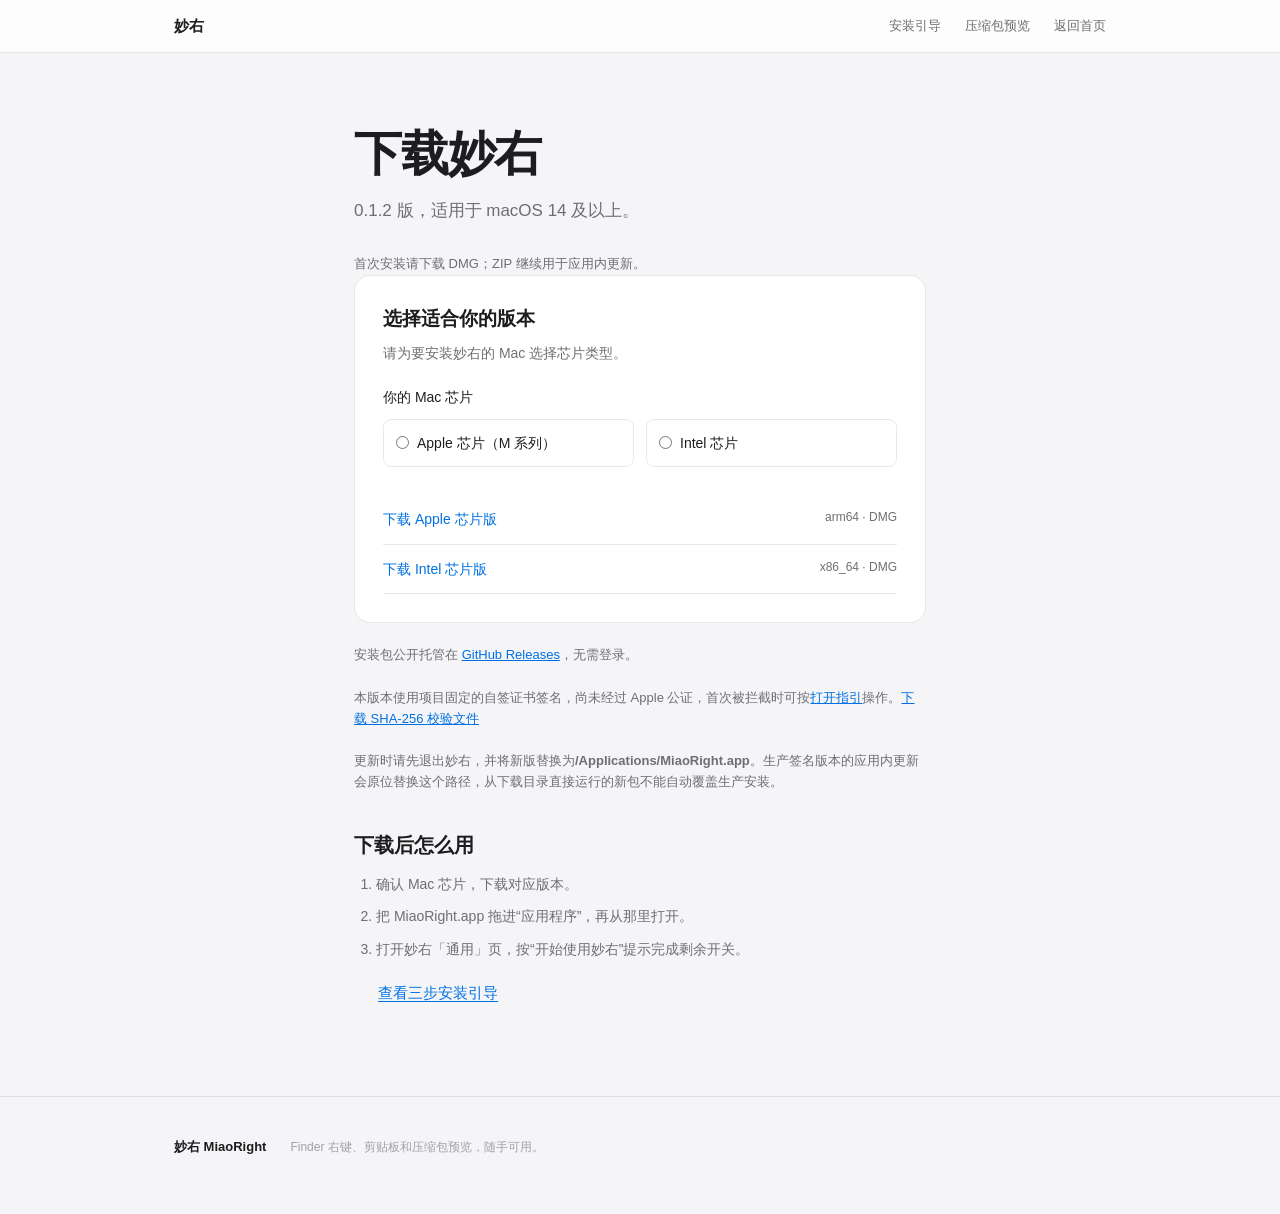
==== commit a7c4ce4c: "Open source MiaoRight under the MIT License Replace the previous restrictive license with MIT, remov" ====
--- a/website/download.html
+++ b/website/download.html
@@ -35,7 +35,7 @@
         <a data-arch="x86_64" data-dmg="https://github.com/legjs/MiaoRight/releases/download/v0.1.2/MiaoRight-v0.1.2-x86_64.dmg" href="https://github.com/legjs/MiaoRight/releases/download/v0.1.2/MiaoRight-v0.1.2-x86_64.dmg"><span>下载 Intel 芯片版</span><small>x86_64 · DMG</small></a>
       </div>
     </section>
-    <p class="download-note">安装包位于私有 GitHub 仓库，需要登录有访问权限的账号。遇到 404，可先打开<a href="https://github.com/legjs/MiaoRight/releases/tag/v0.1.2" target="_blank" rel="noopener noreferrer">发行页面</a>确认权限。</p>
+    <p class="download-note">安装包公开托管在 <a href="https://github.com/legjs/MiaoRight/releases/tag/v0.1.2" target="_blank" rel="noopener noreferrer">GitHub Releases</a>，无需登录。</p>
     <p class="download-note">本版本使用项目固定的自签证书签名，尚未经过 Apple 公证，首次被拦截时可按<a href="#first-open">打开指引</a>操作。<a href="https://github.com/legjs/MiaoRight/releases/download/v0.1.2/SHA256SUMS">下载 SHA-256 校验文件</a></p>
     <p class="download-note">更新时请先退出妙右，并将新版替换为<strong>/Applications/MiaoRight.app</strong>。生产签名版本的应用内更新会原位替换这个路径，从下载目录直接运行的新包不能自动覆盖生产安装。</p>
     <section class="install-help" id="install-legacy" aria-labelledby="install-heading-legacy" hidden>
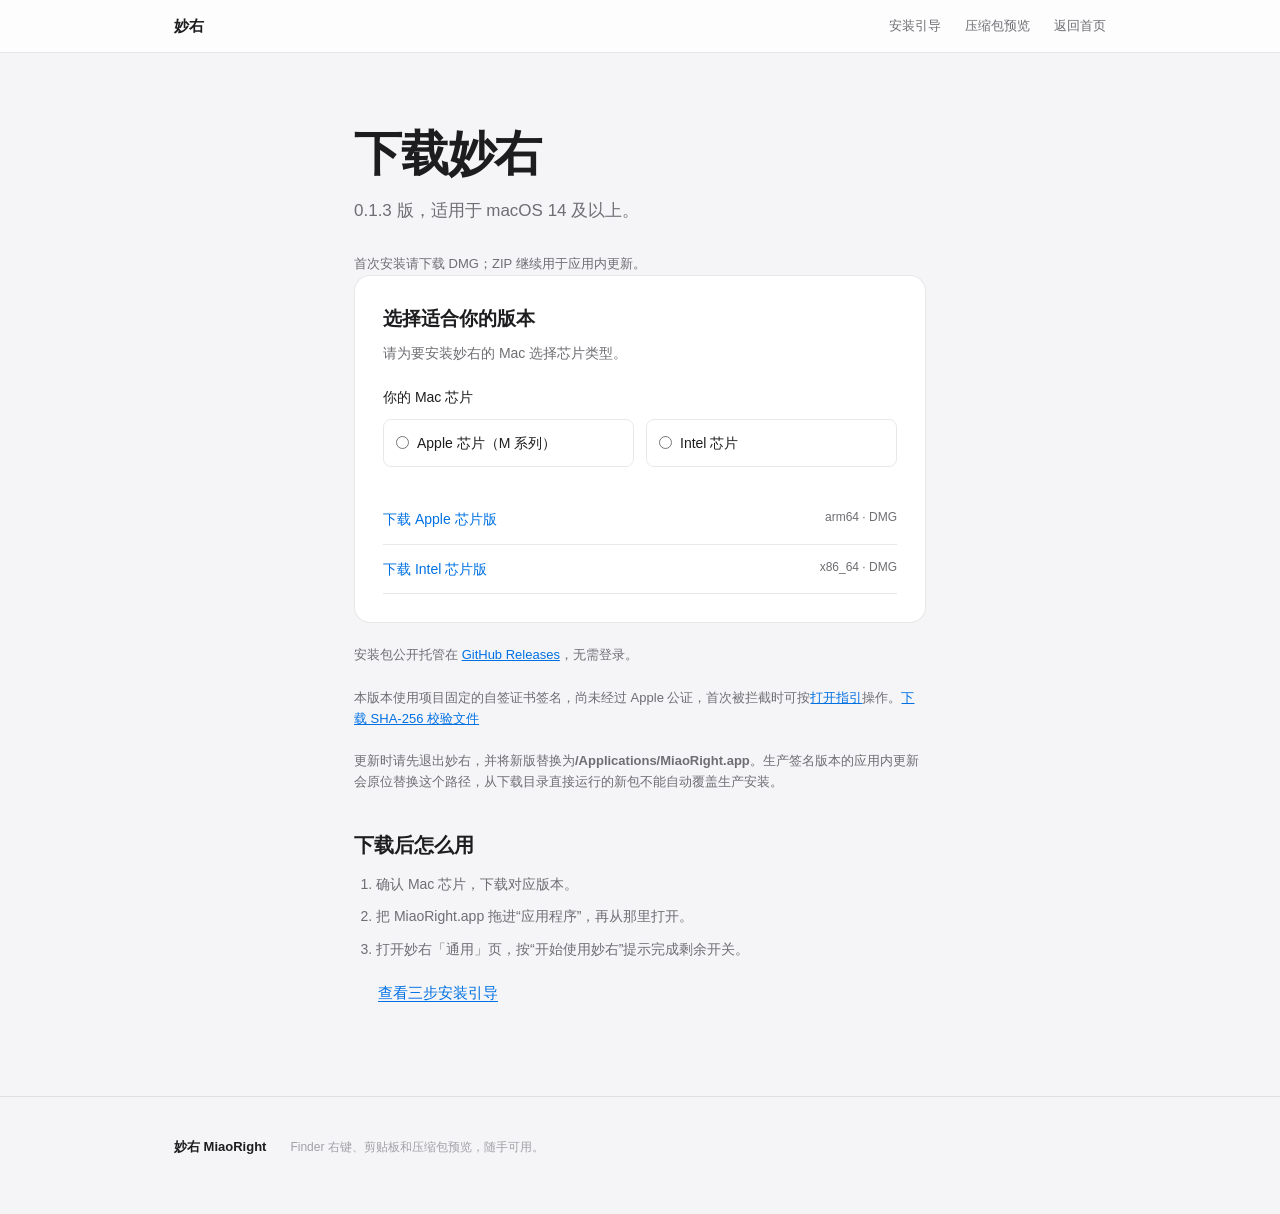
==== commit 3ee7b517: "Release MiaoRight 0.1.3 Publish the MIT open-source release with one-click updates, public release a" ====
--- a/website/download.html
+++ b/website/download.html
@@ -4,7 +4,7 @@
   <meta charset="UTF-8">
   <meta name="viewport" content="width=device-width, initial-scale=1.0">
   <title>下载妙右 MiaoRight</title>
-  <meta name="description" content="下载妙右 0.1.2，为你的 Mac 选择对应版本。">
+  <meta name="description" content="下载妙右 0.1.3，为你的 Mac 选择对应版本。">
   <link rel="stylesheet" href="style.css">
   <script src="download.js" defer></script>
 </head>
@@ -17,7 +17,7 @@
   </header>
   <main class="download-main">
     <h1>下载妙右</h1>
-    <p class="download-sub">0.1.2 版，适用于 macOS 14 及以上。</p>
+    <p class="download-sub">0.1.3 版，适用于 macOS 14 及以上。</p>
     <p class="download-note">首次安装请下载 DMG；ZIP 继续用于应用内更新。</p>
     <section class="download-box" aria-labelledby="chip-heading">
       <h2 id="chip-heading">选择适合你的版本</h2>
@@ -31,12 +31,12 @@
         <a class="btn btn-primary" id="download-button">下载 DMG</a>
       </div>
       <div class="download-links" aria-label="所有下载">
-        <a data-arch="arm64" data-dmg="https://github.com/legjs/MiaoRight/releases/download/v0.1.2/MiaoRight-v0.1.2-arm64.dmg" href="https://github.com/legjs/MiaoRight/releases/download/v0.1.2/MiaoRight-v0.1.2-arm64.dmg"><span>下载 Apple 芯片版</span><small>arm64 · DMG</small></a>
-        <a data-arch="x86_64" data-dmg="https://github.com/legjs/MiaoRight/releases/download/v0.1.2/MiaoRight-v0.1.2-x86_64.dmg" href="https://github.com/legjs/MiaoRight/releases/download/v0.1.2/MiaoRight-v0.1.2-x86_64.dmg"><span>下载 Intel 芯片版</span><small>x86_64 · DMG</small></a>
+        <a data-arch="arm64" data-dmg="https://github.com/legjs/MiaoRight/releases/download/v0.1.3/MiaoRight-v0.1.3-arm64.dmg" href="https://github.com/legjs/MiaoRight/releases/download/v0.1.3/MiaoRight-v0.1.3-arm64.dmg"><span>下载 Apple 芯片版</span><small>arm64 · DMG</small></a>
+        <a data-arch="x86_64" data-dmg="https://github.com/legjs/MiaoRight/releases/download/v0.1.3/MiaoRight-v0.1.3-x86_64.dmg" href="https://github.com/legjs/MiaoRight/releases/download/v0.1.3/MiaoRight-v0.1.3-x86_64.dmg"><span>下载 Intel 芯片版</span><small>x86_64 · DMG</small></a>
       </div>
     </section>
-    <p class="download-note">安装包公开托管在 <a href="https://github.com/legjs/MiaoRight/releases/tag/v0.1.2" target="_blank" rel="noopener noreferrer">GitHub Releases</a>，无需登录。</p>
-    <p class="download-note">本版本使用项目固定的自签证书签名，尚未经过 Apple 公证，首次被拦截时可按<a href="#first-open">打开指引</a>操作。<a href="https://github.com/legjs/MiaoRight/releases/download/v0.1.2/SHA256SUMS">下载 SHA-256 校验文件</a></p>
+    <p class="download-note">安装包公开托管在 <a href="https://github.com/legjs/MiaoRight/releases/tag/v0.1.3" target="_blank" rel="noopener noreferrer">GitHub Releases</a>，无需登录。</p>
+    <p class="download-note">本版本使用项目固定的自签证书签名，尚未经过 Apple 公证，首次被拦截时可按<a href="#first-open">打开指引</a>操作。<a href="https://github.com/legjs/MiaoRight/releases/download/v0.1.3/SHA256SUMS">下载 SHA-256 校验文件</a></p>
     <p class="download-note">更新时请先退出妙右，并将新版替换为<strong>/Applications/MiaoRight.app</strong>。生产签名版本的应用内更新会原位替换这个路径，从下载目录直接运行的新包不能自动覆盖生产安装。</p>
     <section class="install-help" id="install-legacy" aria-labelledby="install-heading-legacy" hidden>
       <h2 id="install-heading-legacy">下载后怎么用</h2>
@@ -82,9 +82,9 @@
             <p>只在确认来源、ZIP 校验值一致，且没有恶意软件警告的情况下，才继续排查下载隔离标记。展开下面的说明。</p>
             <details class="guide-detail">
               <summary>校验文件和处理下载隔离标记</summary>
-              <p>同时下载本页的 ZIP 和 <a href="https://github.com/legjs/MiaoRight/releases/download/v0.1.2/SHA256SUMS">SHA256SUMS</a>，在「文本编辑」中打开 SHA256SUMS。打开「应用程序 → 实用工具 → 终端」，运行下面的命令，将输出与相同 ZIP 文件名对应的校验值逐字对照。</p>
+              <p>同时下载本页的 ZIP 和 <a href="https://github.com/legjs/MiaoRight/releases/download/v0.1.3/SHA256SUMS">SHA256SUMS</a>，在「文本编辑」中打开 SHA256SUMS。打开「应用程序 → 实用工具 → 终端」，运行下面的命令，将输出与相同 ZIP 文件名对应的校验值逐字对照。</p>
               <pre><code>cd ~/Downloads
-shasum -a 256 MiaoRight-v0.1.2-*.zip</code></pre>
+shasum -a 256 MiaoRight-v0.1.3-*.zip</code></pre>
               <p>将 App 放入「应用程序」后，运行签名校验。终端没有输出并回到输入提示符时，表示这项校验成功。出现校验错误时，请重新下载，或向项目反馈。</p>
               <pre><code>codesign --verify --deep --strict "/Applications/MiaoRight.app"</code></pre>
               <p>两项校验都通过后，可用下面的命令移除<strong>这一份妙右 App</strong>的下载隔离标记，再尝试打开。此操作会让该副本跳过相应的下载隔离检查，请仅对你确认信任的副本使用。</p>
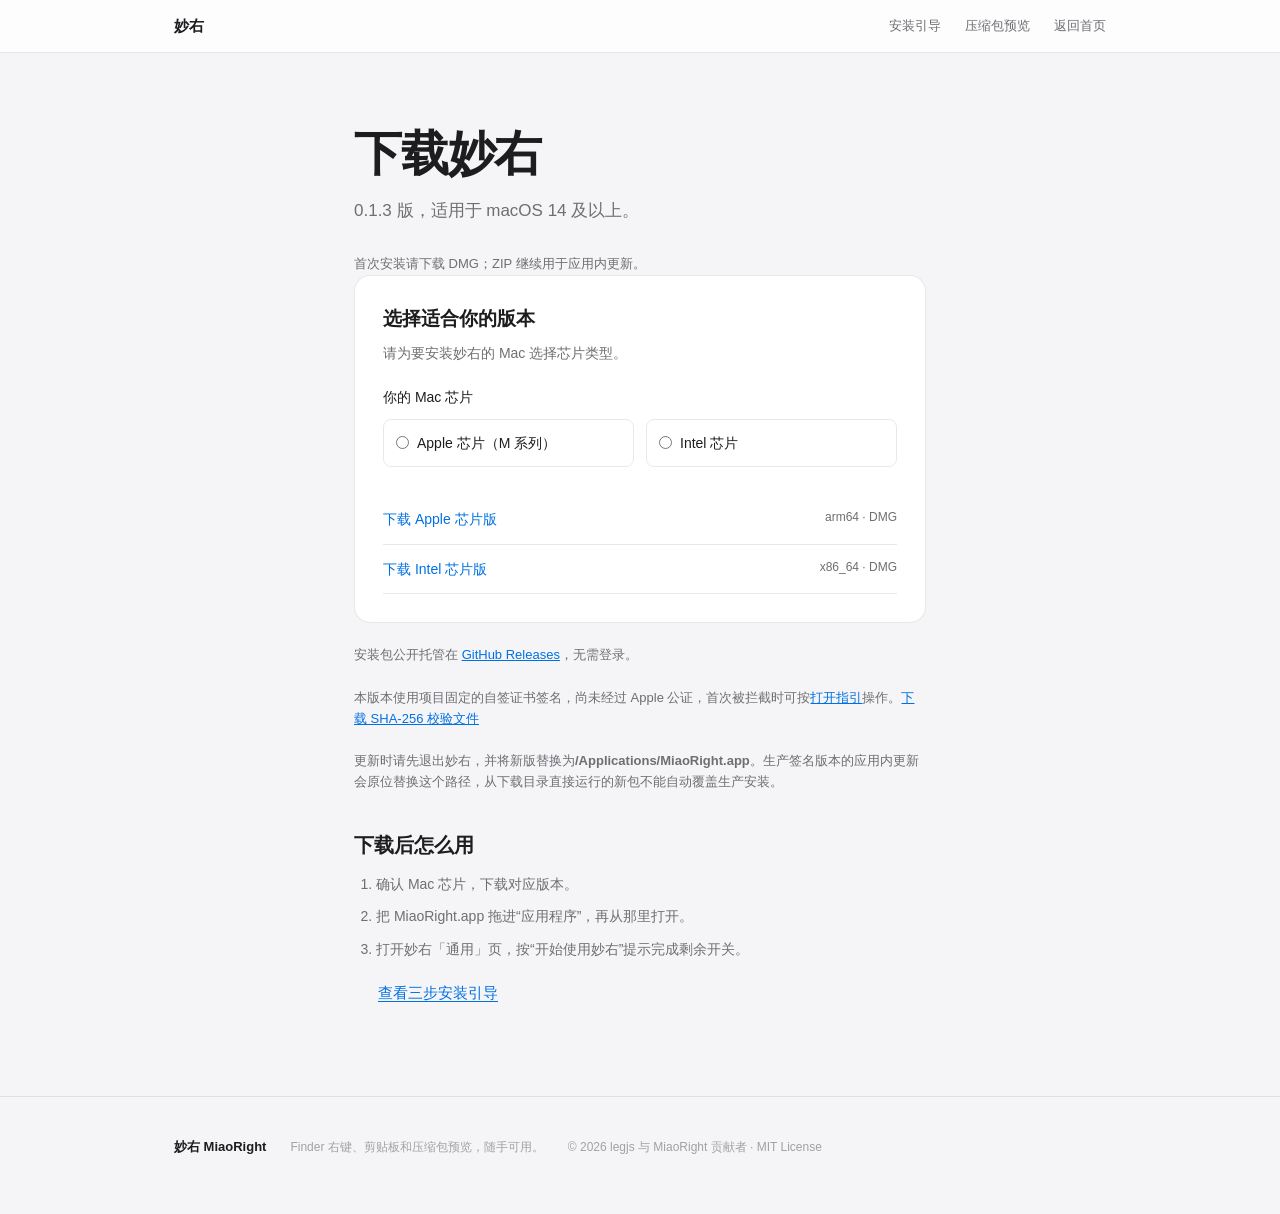
==== commit fff5bd0b: "Release MiaoRight 0.1.3 with reliable one-click updates - Fall back to the public release Atom feed " ====
--- a/website/download.html
+++ b/website/download.html
@@ -143,6 +143,6 @@
       <p><a class="btn btn-quiet" href="install.html">查看三步安装引导</a></p>
     </section>
   </main>
-  <footer><div class="wrap"><a class="mark" href="index.html">妙右 MiaoRight</a><p class="fine">Finder 右键、剪贴板和压缩包预览，随手可用。</p></div></footer>
+  <footer><div class="wrap"><a class="mark" href="index.html">妙右 MiaoRight</a><p class="fine">Finder 右键、剪贴板和压缩包预览，随手可用。</p><p class="fine">© 2026 legjs 与 MiaoRight 贡献者 · <a href="https://github.com/legjs/MiaoRight/blob/main/LICENSE">MIT License</a></p></div></footer>
 </body>
 </html>
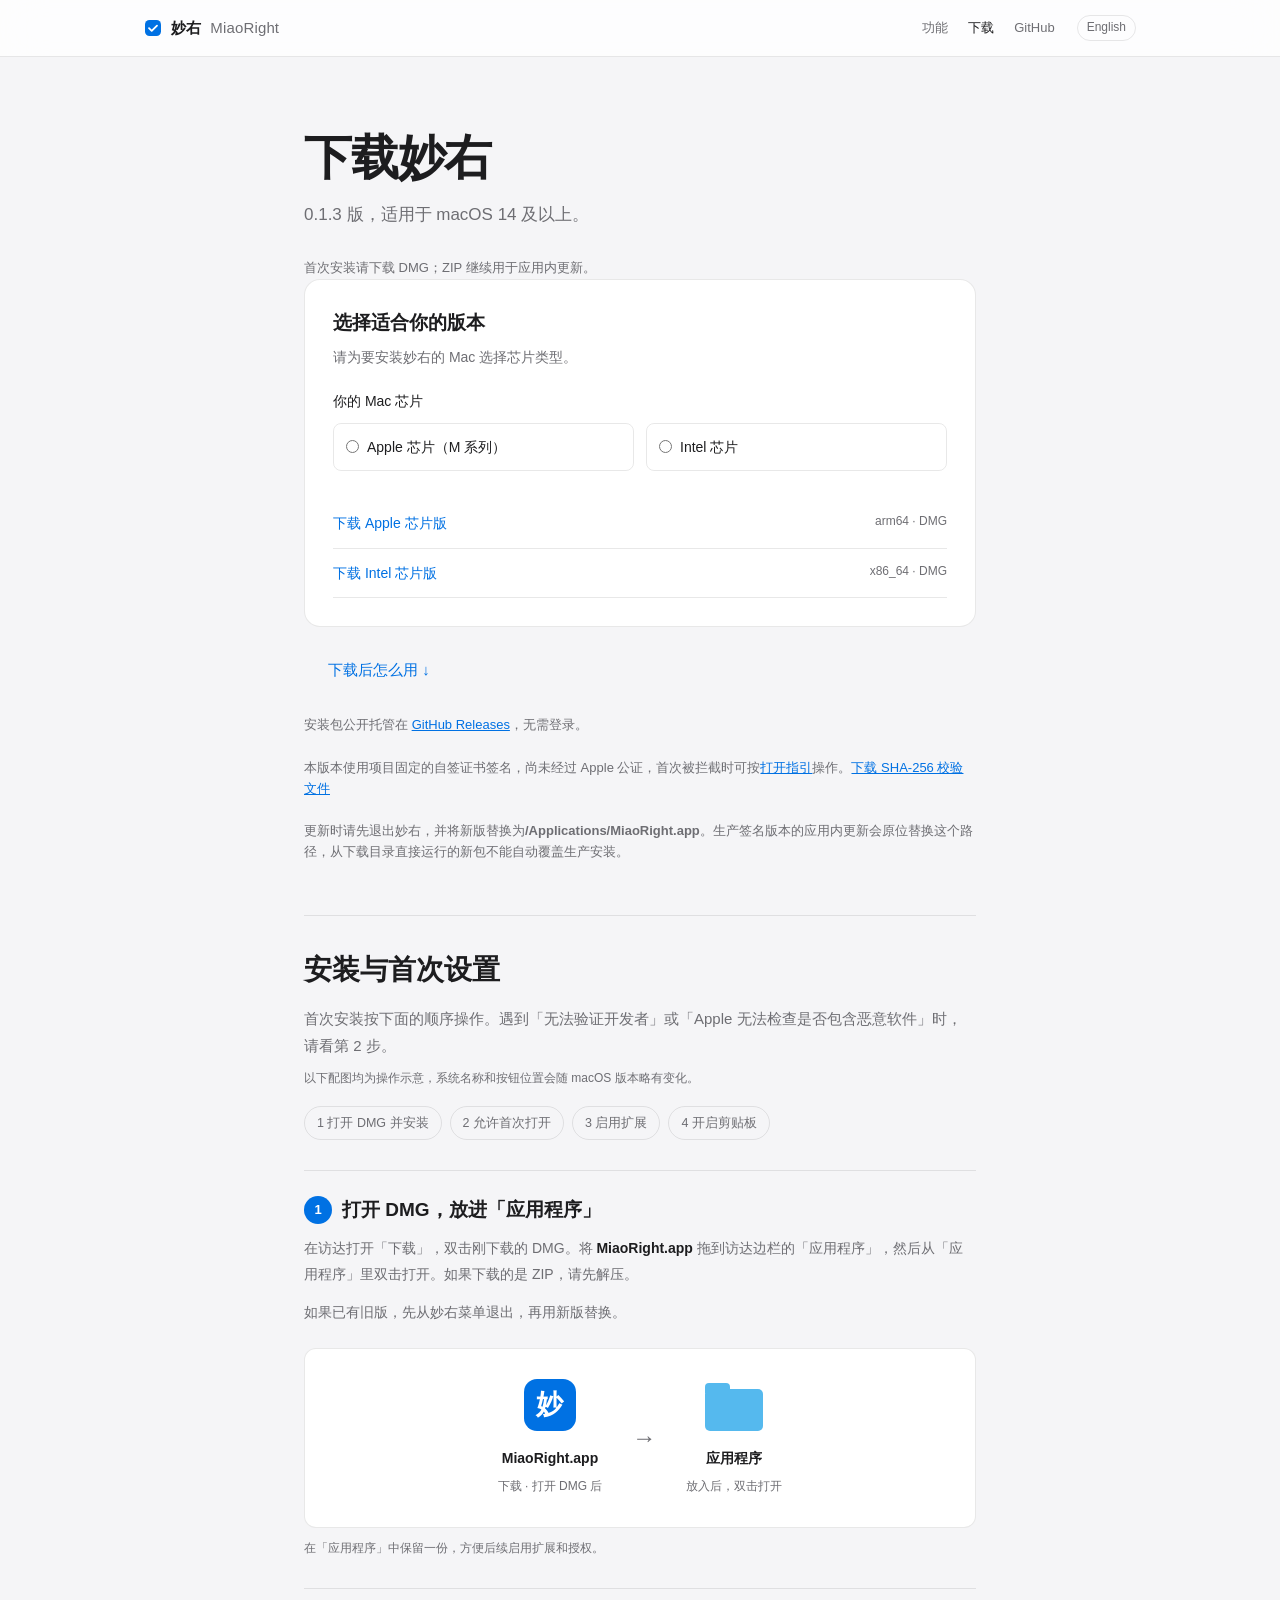
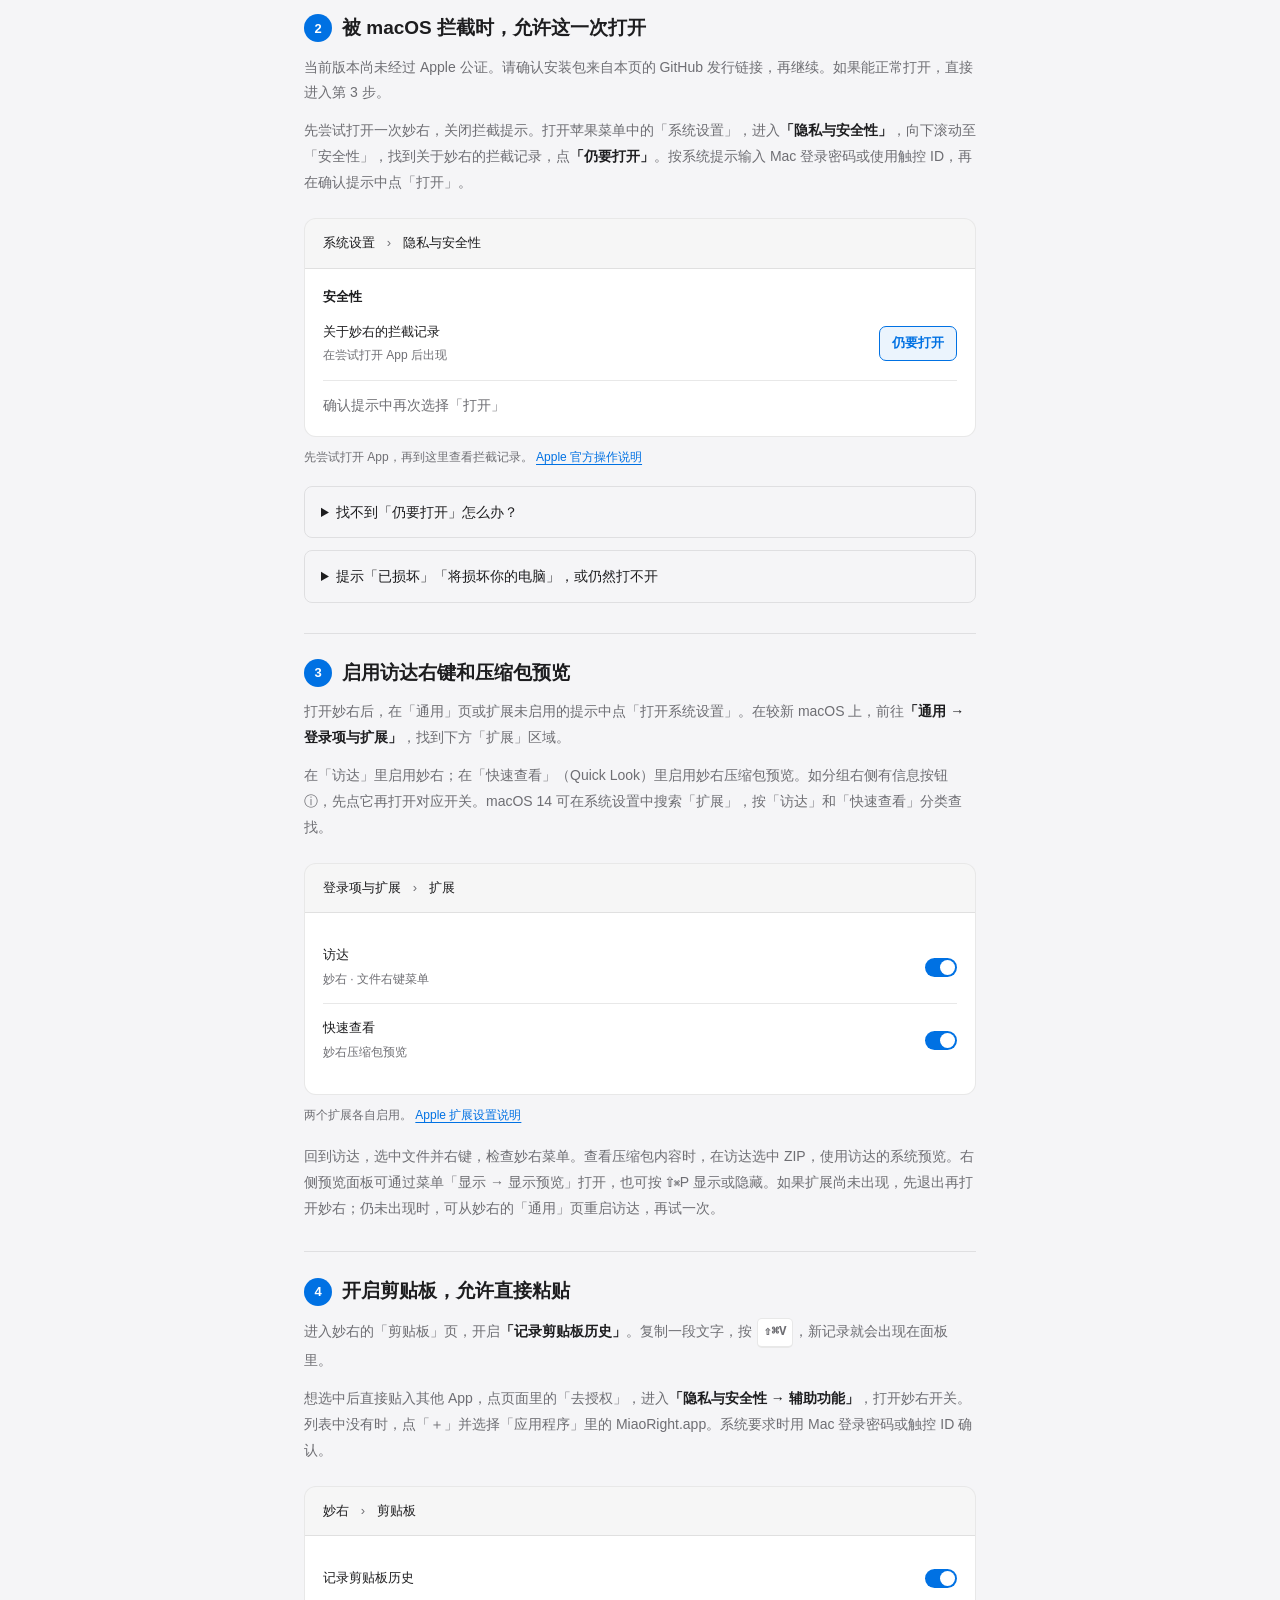
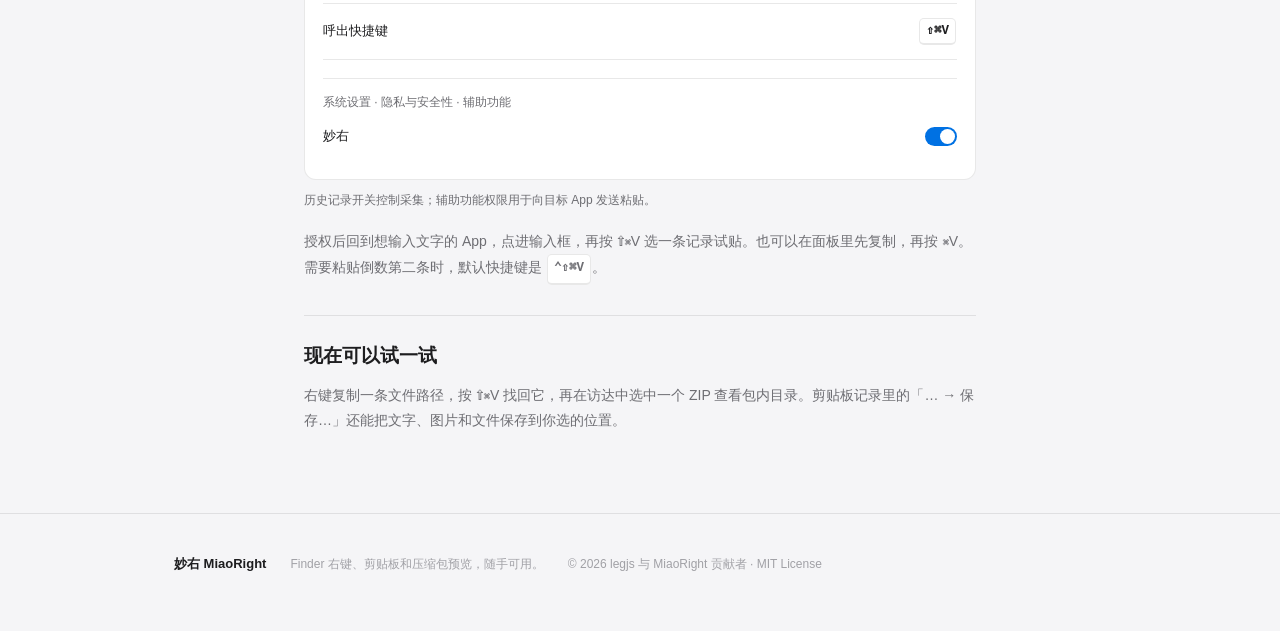
==== commit 1b99b942: "Refine the website navigation and bilingual guide Add a visible language switch and English pages, s" ====
--- a/website/download.html
+++ b/website/download.html
@@ -5,14 +5,24 @@
   <meta name="viewport" content="width=device-width, initial-scale=1.0">
   <title>下载妙右 MiaoRight</title>
   <meta name="description" content="下载妙右 0.1.3，为你的 Mac 选择对应版本。">
-  <link rel="stylesheet" href="style.css">
+  <link rel="alternate" hreflang="zh-CN" href="https://legjs.github.io/MiaoRight/download.html">
+<link rel="alternate" hreflang="en" href="https://legjs.github.io/MiaoRight/en/download.html">
+<link rel="stylesheet" href="style.css">
   <script src="download.js" defer></script>
 </head>
 <body>
   <header class="topbar">
     <div class="topbar-inner">
-      <a class="wordmark" href="index.html">妙右</a>
-      <nav aria-label="页面导航"><a href="install.html">安装引导</a><a href="index.html#archive">压缩包预览</a><a href="index.html">返回首页</a></nav>
+      <a class="wordmark" href="index.html" aria-label="妙右 MiaoRight">
+        <svg width="18" height="18" viewBox="0 0 18 18" aria-hidden="true"><rect x="1" y="1" width="16" height="16" rx="4.5" fill="#0071e3"/><path d="M5 9.2l2.7 2.7L13 6.6" fill="none" stroke="#fff" stroke-width="1.8" stroke-linecap="round" stroke-linejoin="round"/></svg>
+        妙右<span class="brand-en"> MiaoRight</span>
+      </a>
+      <nav aria-label="主导航">
+        <a href="index.html#menu">功能</a>
+        <a class="download-nav" href="download.html" aria-current="page">下载</a>
+        <a href="https://github.com/legjs/MiaoRight" target="_blank" rel="noopener noreferrer">GitHub</a>
+        <a class="lang-switch" href="en/download.html" hreflang="en" lang="en" aria-label="Switch to English" title="Switch to English"><span class="lang-full">English</span><span class="lang-short">EN</span></a>
+      </nav>
     </div>
   </header>
   <main class="download-main">
@@ -35,22 +45,28 @@
         <a data-arch="x86_64" data-dmg="https://github.com/legjs/MiaoRight/releases/download/v0.1.3/MiaoRight-v0.1.3-x86_64.dmg" href="https://github.com/legjs/MiaoRight/releases/download/v0.1.3/MiaoRight-v0.1.3-x86_64.dmg"><span>下载 Intel 芯片版</span><small>x86_64 · DMG</small></a>
       </div>
     </section>
+    <p class="download-next"><a class="btn btn-quiet" href="#install">下载后怎么用 ↓</a></p>
     <p class="download-note">安装包公开托管在 <a href="https://github.com/legjs/MiaoRight/releases/tag/v0.1.3" target="_blank" rel="noopener noreferrer">GitHub Releases</a>，无需登录。</p>
     <p class="download-note">本版本使用项目固定的自签证书签名，尚未经过 Apple 公证，首次被拦截时可按<a href="#first-open">打开指引</a>操作。<a href="https://github.com/legjs/MiaoRight/releases/download/v0.1.3/SHA256SUMS">下载 SHA-256 校验文件</a></p>
     <p class="download-note">更新时请先退出妙右，并将新版替换为<strong>/Applications/MiaoRight.app</strong>。生产签名版本的应用内更新会原位替换这个路径，从下载目录直接运行的新包不能自动覆盖生产安装。</p>
-    <section class="install-help" id="install-legacy" aria-labelledby="install-heading-legacy" hidden>
-      <h2 id="install-heading-legacy">下载后怎么用</h2>
-      <p><a class="btn btn-quiet" href="install.html">打开完整安装与首次设置引导</a></p>
+    <section class="install-help" id="install" aria-labelledby="install-heading">
+      <h2 id="install-heading">安装与首次设置</h2>
       <p class="guide-intro">首次安装按下面的顺序操作。遇到「无法验证开发者」或「Apple 无法检查是否包含恶意软件」时，请看第 2 步。</p>
       <p class="guide-caption">以下配图均为操作示意，系统名称和按钮位置会随 macOS 版本略有变化。</p>
+      <nav class="guide-toc" aria-label="安装步骤">
+        <a href="#install-app">1 打开 DMG 并安装</a>
+        <a href="#first-open">2 允许首次打开</a>
+        <a href="#enable-extensions">3 启用扩展</a>
+        <a href="#enable-clipboard">4 开启剪贴板</a>
+      </nav>
       <ol class="install-steps">
         <li id="install-app">
-          <h3>解压，放进「应用程序」</h3>
-          <p>在访达打开「下载」，双击刚下载的 ZIP。将解压得到的 <strong>MiaoRight.app</strong> 拖到访达边栏的「应用程序」，然后从「应用程序」里双击打开。</p>
-          <p>如果已有旧版，先从妙右菜单退出，再用新版替换。请先完成解压，再移动 App。</p>
+          <h3>打开 DMG，放进「应用程序」</h3>
+          <p>在访达打开「下载」，双击刚下载的 DMG。将 <strong>MiaoRight.app</strong> 拖到访达边栏的「应用程序」，然后从「应用程序」里双击打开。如果下载的是 ZIP，请先解压。</p>
+          <p>如果已有旧版，先从妙右菜单退出，再用新版替换。</p>
           <figure class="guide-figure">
-            <div class="install-transfer" role="img" aria-label="安装示意，将下载目录解压得到的 MiaoRight.app 拖入应用程序，再双击打开">
-              <div><span class="guide-icon app-icon" aria-hidden="true">妙</span><strong>MiaoRight.app</strong><small>下载 · ZIP 解压后</small></div>
+            <div class="install-transfer" role="img" aria-label="安装示意，将下载目录中打开 DMG 后的 MiaoRight.app 拖入应用程序，再双击打开">
+              <div><span class="guide-icon app-icon" aria-hidden="true">妙</span><strong>MiaoRight.app</strong><small>下载 · 打开 DMG 后</small></div>
               <span class="transfer-arrow" aria-hidden="true">→</span>
               <div><span class="guide-icon folder-icon" aria-hidden="true"></span><strong>应用程序</strong><small>放入后，双击打开</small></div>
             </div>
@@ -133,15 +149,6 @@
         <p>右键复制一条文件路径，按 ⇧⌘V 找回它，再在访达中选中一个 ZIP 查看包内目录。剪贴板记录里的「… → 保存…」还能把文字、图片和文件保存到你选的位置。</p>
       </div>
     </section>
-    <section class="install-help" id="install" aria-labelledby="install-heading">
-      <h2 id="install-heading">下载后怎么用</h2>
-      <ol>
-        <li>确认 Mac 芯片，下载对应版本。</li>
-        <li>把 MiaoRight.app 拖进“应用程序”，再从那里打开。</li>
-        <li>打开妙右「通用」页，按“开始使用妙右”提示完成剩余开关。</li>
-      </ol>
-      <p><a class="btn btn-quiet" href="install.html">查看三步安装引导</a></p>
-    </section>
   </main>
   <footer><div class="wrap"><a class="mark" href="index.html">妙右 MiaoRight</a><p class="fine">Finder 右键、剪贴板和压缩包预览，随手可用。</p><p class="fine">© 2026 legjs 与 MiaoRight 贡献者 · <a href="https://github.com/legjs/MiaoRight/blob/main/LICENSE">MIT License</a></p></div></footer>
 </body>
--- a/website/style.css
+++ b/website/style.css
@@ -30,7 +30,7 @@
 }
 * { margin: 0; padding: 0; box-sizing: border-box; }
 html { scroll-behavior: smooth; }
-section[id] { scroll-margin-top: 52px; }
+section[id] { scroll-margin-top: 68px; }
 body {
   font-family: -apple-system, BlinkMacSystemFont, "SF Pro SC", "PingFang SC", "Helvetica Neue", sans-serif;
   background: var(--bg);
@@ -54,21 +54,27 @@
   border-bottom: 1px solid var(--hairline);
 }
 .topbar-inner {
-  max-width: 980px; margin: 0 auto; padding: 0 24px;
-  height: 52px; display: flex; align-items: center; gap: 28px;
-}
-.wordmark { display: flex; align-items: center; gap: 9px; font-size: 15px; font-weight: 600; letter-spacing: 0.01em; }
-.wordmark svg { display: block; }
-.topbar nav { display: flex; gap: 24px; margin-left: auto; }
-.topbar nav a { font-size: 13px; color: var(--ink-2); transition: color .18s; }
+  max-width: 1040px; margin: 0 auto; padding: 0 24px;
+  height: 56px; display: flex; align-items: center; gap: 24px;
+}
+.wordmark { display: flex; align-items: center; gap: 9px; font-size: 15px; font-weight: 600; letter-spacing: 0.01em; white-space: nowrap; }
+.wordmark svg { display: block; flex: none; }
+.wordmark .brand-en { color: var(--ink-2); font-weight: 500; }
+.topbar nav { display: flex; align-items: center; gap: 20px; margin-left: auto; }
+.topbar nav a { font-size: 13px; color: var(--ink-2); transition: color .18s; white-space: nowrap; }
 .topbar nav a:hover { color: var(--ink); }
-.topbar .version { font-size: 12px; color: var(--ink-3); }
-.wordmark { white-space: nowrap; }
-.topbar nav a { white-space: nowrap; }
+.topbar nav a[aria-current="page"] { color: var(--ink); font-weight: 500; }
+.lang-switch { display: inline-flex; align-items: center; justify-content: center; min-width: 34px; height: 26px; margin-left: 2px; padding: 0 9px; border: 1px solid var(--hairline); border-radius: 999px; font-size: 12px !important; color: var(--ink-2); }
+.lang-switch:hover { border-color: var(--blue); color: var(--blue); }
+.lang-switch .lang-short { display: none; }
 @media (max-width: 720px) {
-  .topbar-inner { gap: 16px; }
-  .topbar nav { gap: 16px; margin-left: auto; }
-  .topbar .version { display: none; }
+  .topbar-inner { gap: 12px; padding: 0 16px; }
+  .topbar nav { gap: 12px; }
+  .topbar nav a { font-size: 12px; }
+  .wordmark .brand-en { display: none; }
+  .lang-switch { min-width: 30px; height: 24px; padding: 0 7px; }
+  .lang-switch .lang-full { display: none; }
+  .lang-switch .lang-short { display: inline; }
 }
 
 /* ---------- 英雄区 ---------- */
@@ -188,7 +194,7 @@
 
 /* 剪贴板面板 */
 .clipboard-panel {
-  width: 320px; margin: 0 auto; text-align: left;
+  width: min(320px, 100%); margin: 0 auto; text-align: left;
   background: var(--glass-menu);
   -webkit-backdrop-filter: saturate(180%) blur(28px);
   backdrop-filter: saturate(180%) blur(28px);
@@ -280,7 +286,7 @@
 .archive-file-list > div { padding: 8px 10px; border-radius: 5px; overflow-wrap: anywhere; }
 .archive-file-selected { background: var(--blue); color: #fff; }
 .archive-preview-pane { min-width: 0; background: #fff; }
-.download-main { max-width: 620px; margin: 0 auto; padding: 72px 24px 80px; }
+.download-main { max-width: 720px; margin: 0 auto; padding: 72px 24px 80px; }
 .download-main h1 { font-size: clamp(36px, 6vw, 48px); line-height: 1.2; letter-spacing: -.025em; }
 .download-sub { margin: 14px 0 30px; color: var(--ink-2); }
 .download-box { padding: 28px; border: 1px solid var(--hairline); border-radius: 16px; background: var(--surface); }
@@ -298,8 +304,8 @@
 .download-links small { color: var(--ink-2); font-size: 12px; }
 .download-note { margin-top: 22px; font-size: 13px; color: var(--ink-2); }
 .download-note a { color: var(--blue); text-decoration: underline; }
-.install-help { margin-top: 36px; }
-.install-help h2 { font-size: 20px; margin-bottom: 12px; }
+.install-help { margin-top: 52px; }
+.install-help h2 { font-size: 28px; margin-bottom: 12px; }
 .install-help ol { padding-left: 22px; font-size: 14px; color: var(--ink-2); }
 .install-help li { margin: 10px 0; }
 [hidden] { display: none !important; }
@@ -307,10 +313,7 @@
   .hero { padding: 54px 20px 180px; }
   .topbar-inner { gap: 12px; }
   .topbar nav { gap: 12px; }
-  .topbar nav a { font-size: 12px; }
-  .topbar nav .vault-nav { display: none; }
-  .topbar nav .install-nav { display: none; }
-  .task { align-items: flex-start; flex-direction: column; gap: 6px; }
+  .topbar nav a { font-size: 12px; }  .task { align-items: flex-start; flex-direction: column; gap: 6px; }
   .vault-tabs .caps span { padding: 6px 9px; }
   .download-box { padding: 22px; }
   .chip-options { flex-direction: column; }
@@ -323,8 +326,8 @@
 .guide-caption { margin-top: 10px; color: var(--ink-2); font-size: 12px; }
 .install-help .install-steps { list-style: none; counter-reset: install; padding: 0; color: var(--ink); }
 .install-steps > li { counter-increment: install; position: relative; border-top: 1px solid var(--hairline); margin: 30px 0 0; padding-top: 25px; scroll-margin-top: 72px; }
-.install-steps > li > h3 { font-size: 19px; display: flex; align-items: baseline; gap: 10px; margin-bottom: 12px; line-height: 1.5; }
-.install-steps > li > h3::before { content: counter(install); color: var(--blue); font-size: 16px; flex: none; }
+.install-steps > li > h3 { font-size: 19px; display: flex; align-items: center; gap: 10px; margin-bottom: 12px; line-height: 1.5; }
+.install-steps > li > h3::before { content: counter(install); display: inline-grid; place-items: center; width: 28px; height: 28px; border-radius: 50%; background: var(--blue); color: #fff; font-size: 13px; font-weight: 600; flex: none; }
 .install-steps p { font-size: 14px; color: var(--ink-2); line-height: 1.85; margin-top: 12px; }
 .install-steps strong { font-weight: 600; color: var(--ink); }
 .install-help a { color: var(--blue); text-decoration: underline; text-underline-offset: 3px; }
@@ -367,3 +370,19 @@
   .diagram-content { padding: 14px; }
   .diagram-action { padding: 6px 9px; }
 }
+
+/* Install guide on the download page */
+.guide-toc { display: flex; flex-wrap: wrap; gap: 8px; margin: 18px 0 0; }
+.guide-toc a { padding: 6px 12px; border: 1px solid var(--hairline); border-radius: 999px; font-size: 12.5px; color: var(--ink-2); text-decoration: none; }
+.guide-toc a:hover { border-color: var(--blue); color: var(--blue); }
+.download-next { margin-top: 20px; }
+.install-help { border-top: 1px solid var(--hairline); padding-top: 32px; }
+.install-help .guide-intro { max-width: 680px; }
+@media (max-width: 640px) {
+  .guide-toc a { font-size: 12px; padding: 5px 10px; }
+}
+
+@media (max-width: 420px) {
+  .topbar nav a:first-child,
+  .topbar nav a[target="_blank"] { display: none; }
+}
